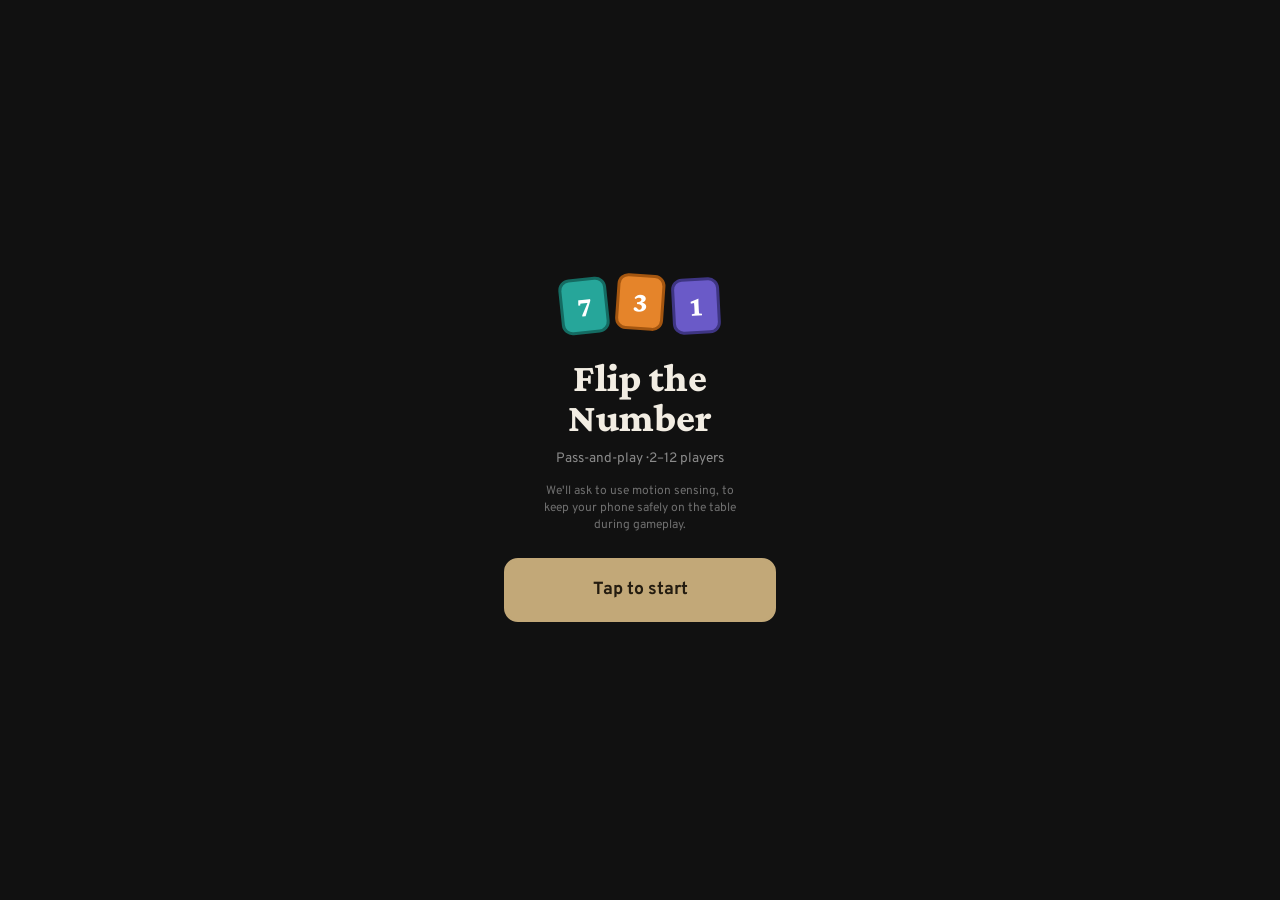
==== app/index.html @ b5d54be0 "Turn card / Play screen cleanup - turncard.header simplified from "Player {n} of {total} - your turn" ====
<!doctype html>
<html lang="en">
<head>
<meta charset="utf-8">
<meta name="viewport" content="width=device-width, initial-scale=1">
<title>Flip the Number — prototype</title>
<!-- M14 brand pass: Crimson Pro (display - titles + tile numerals) +
     Overpass (UI/body), via network link - the §3.1 offline-purity caveat
     is knowingly accepted (first load needs network; the fallback stacks
     in style.css's --font-display/--font-ui apply if the request fails or
     is blocked). Every weight either font is used at anywhere in the app
     must be requested here. Supersedes Vollkorn. -->
<link rel="preconnect" href="https://fonts.googleapis.com">
<link rel="preconnect" href="https://fonts.gstatic.com" crossorigin>
<link href="https://fonts.googleapis.com/css2?family=Crimson+Pro:wght@600;700;800&family=Overpass:wght@400;600;700&display=swap" rel="stylesheet">
<link rel="stylesheet" href="style.css">

<!-- Home-screen install, adapted from Spudling's M6.3 pattern (no service
     worker here - CLAUDE.md bars one; this is manifest + icon links only).
     Paths are relative (no leading slash) since the app is served from a
     subpath (/flip/app/), not a domain root - an absolute "/icon-512.png"
     would resolve to the repo root and 404. -->
<link rel="manifest" href="manifest.webmanifest">
<link rel="icon" href="assets/icon-512.png">
<meta name="theme-color" content="#111111">

<!-- iOS's "Add to Home Screen" predates full Web App Manifest support and
     has never fully honoured manifest.json for standalone launch or the
     icon - these Apple-specific tags are what actually drive it there.
     Kept alongside the manifest, not instead of it. -->
<link rel="apple-touch-icon" href="assets/apple-touch-icon.png">
<meta name="apple-mobile-web-app-capable" content="yes">
<meta name="apple-mobile-web-app-status-bar-style" content="black-translucent">
<meta name="apple-mobile-web-app-title" content="Flip the Number">
</head>
<body>

  <!-- M15 brand pass (GameScreens_Redesign Frame 1): brandmark + title +
       tagline, sand "Tap to start". The mockup also shows a "Continue -
       X's turn (lap N)" resume line, but there's no code path that
       re-shows Launch once a game has started (and CLAUDE.md bars
       persisting an in-progress game across a reload) - left out as not
       applicable, see DECISIONS.md. -->
  <section id="screen-launch" class="screen full-bleed">
    <div class="launch-center">
      <div class="launch-brandmark">
        <span class="launch-tile" style="background:#26A69A; border-color:#146B62; transform:rotate(-6deg);">7</span>
        <span class="launch-tile" style="background:#E5842A; border-color:#A45610; transform:rotate(4deg) translateY(-4px);">3</span>
        <span class="launch-tile" style="background:#6A5AC8; border-color:#3E3583; transform:rotate(-3deg);">1</span>
      </div>
      <h1 class="launch-title">Flip the<br>Number</h1>
      <div class="launch-tagline" data-i18n="launch.tagline">Pass-and-play · 2–12 players</div>
      <!-- M23: the permission prompt itself is unchanged (still requested
           from the New Game menu's own motion-gated flow, see
           beginMotionListening/screens.launch's click handler) - this is
           only a heads-up so it doesn't arrive unexplained. -->
      <div class="launch-permission-hint" data-i18n="launch.permission">We'll ask to use motion sensing, for flipping tiles by tilting your phone.</div>
      <button type="button" id="launch-hint" class="primary" data-i18n="launch.cta">Tap to start</button>
    </div>
  </section>

  <!-- M12: tabbed settings/menu redesign, structural pass only - final skin
       (colours, fonts, real icon art) lands with M13's brand drop. Tab
       content below is a straight reorganisation of M1-M9's existing
       controls into 2a/3a/3b/3c's structure; no setting, default, or
       mid-game-mutability tier changes anywhere in this section.
       M23: #screen-setup is now a fixed-header/scrolling-middle/fixed-
       footer flex column (.setup-screen, style.css) - title/banner/tabbar
       stay put, #setup-scroll (wrapping the four tab panels below) is the
       only part that scrolls, #setup-footer (Timer/Boosts + Start Game)
       stays pinned at the bottom on every tab. -->
  <section id="screen-setup" class="screen setup-screen" hidden>
    <!-- M15 brand pass: a real page title (there wasn't one before) -
         "New Game" pre-match, "Settings" once a match is live, per
         GameScreens_Redesign's Frames 4-7 - see renderSetup in app.js. -->
    <div id="setup-title" class="setup-title"></div>
    <div id="setup-subtitle" class="setup-subtitle"></div>
    <div id="setup-midgame-banner" class="menu-banner" hidden data-i18n="settings.midgamebanner">Match in progress — rule changes apply at the next lap</div>

    <!-- M15 brand pass: icons swapped to match GameScreens_Redesign's tab
         set (two-person/ruler/phone/wrench). -->
    <div id="setup-tabbar" class="tab-bar">
      <button type="button" class="tab-btn" data-tab="players">
        <svg viewBox="0 0 24 24" aria-hidden="true"><path d="M17 21v-2a4 4 0 0 0-4-4H5a4 4 0 0 0-4 4v2"></path><circle cx="9" cy="7" r="4"></circle><path d="M23 21v-2a4 4 0 0 0-3-3.87"></path><path d="M16 3.13a4 4 0 0 1 0 7.75"></path></svg>
        <span data-i18n="settings.tab.players">Players</span>
      </button>
      <button type="button" class="tab-btn" data-tab="rules">
        <svg viewBox="0 0 24 24" aria-hidden="true"><line x1="4" y1="21" x2="4" y2="14"></line><line x1="4" y1="10" x2="4" y2="3"></line><line x1="12" y1="21" x2="12" y2="12"></line><line x1="12" y1="8" x2="12" y2="3"></line><line x1="20" y1="21" x2="20" y2="16"></line><line x1="20" y1="12" x2="20" y2="3"></line><line x1="1" y1="14" x2="7" y2="14"></line><line x1="9" y1="8" x2="15" y2="8"></line><line x1="17" y1="16" x2="23" y2="16"></line></svg>
        <span data-i18n="settings.tab.rules">Rules</span>
      </button>
      <button type="button" class="tab-btn" data-tab="app">
        <svg viewBox="0 0 24 24" aria-hidden="true"><rect x="5" y="2" width="14" height="20" rx="2.5"></rect><line x1="9" y1="18" x2="15" y2="18"></line></svg>
        <span data-i18n="settings.tab.app">App</span>
      </button>
      <!-- M22/D-65: hidden entirely (not just disabled) when
           CONFIG.showDevTab is false - see renderSetupTabs in app.js. The
           tab bar's flex layout (.tab-btn { flex: 1 }) already reflows to
           however many siblings are actually visible, no extra CSS. -->
      <button type="button" id="setup-tab-btn-dev" class="tab-btn" data-tab="dev">
        <svg viewBox="0 0 24 24" aria-hidden="true"><path d="M14.7 6.3a4 4 0 0 0-5.4 5.4L3 18l3 3 6.3-6.3a4 4 0 0 0 5.4-5.4l-2.1 2.1-2.8-2.8 2.1-2.1z"></path></svg>
        Dev
      </button>
    </div>

    <div id="setup-scroll">

    <!-- 3a Players -->
    <div id="setup-tab-players" class="setup-tab" hidden>
      <div class="setup-section-label" id="roster-count-label" data-i18n="settings.players.roster">Roster</div>
      <ul id="roster-list"></ul>

      <div class="setup-section-label" data-i18n="settings.players.addplayer">Add player</div>
      <form id="add-player-form" class="add-player-row">
        <input id="player-name-input" type="text" placeholder="Name…" maxlength="20" autocomplete="off" data-i18n-placeholder="settings.players.nameplaceholder">
        <button type="submit" class="add-player-btn">
          <svg viewBox="0 0 24 24" aria-hidden="true"><line x1="12" y1="5" x2="12" y2="19"></line><line x1="5" y1="12" x2="19" y2="12"></line></svg>
          <span data-i18n="settings.players.add">Add</span>
        </button>
      </form>
      <div class="setup-section-label swatch-label" data-i18n="settings.players.colourlabel">Colour · taken hues are dimmed</div>
      <div id="color-swatches"></div>
      <div class="setting-note blocked-note" id="roster-note" hidden data-i18n="settings.players.note">Applies next game - end this game to add or remove players</div>
    </div>

    <!-- 2a Rules -->
    <div id="setup-tab-rules" class="setup-tab" hidden>
      <div class="setting-row">
        <span><span data-i18n="settings.rules.racksize">Rack size</span> <span class="chip" data-i18n="settings.chip.nextgame">next game</span></span>
        <div class="toggle-group" id="rack-size-toggle">
          <button type="button" class="toggle-btn" data-rack-size="9">9</button>
          <button type="button" class="toggle-btn" data-rack-size="12">12</button>
        </div>
      </div>

      <div class="setting-row">
        <span><span data-i18n="settings.rules.placement">Placement</span> <span class="chip" data-i18n="settings.chip.nextlap">next lap</span></span>
        <div class="select-wrap">
          <select id="placement-mode" class="setting-select">
            <option value="winner-only" data-i18n="settings.rules.placement.winneronly">Winner only</option>
            <option value="top-two" data-i18n="settings.rules.placement.toptwo">Top two</option>
            <option value="all-places" data-i18n="settings.rules.placement.allplaces">All places</option>
          </select>
          <svg class="select-chevron" viewBox="0 0 24 24" fill="none" stroke="currentColor" stroke-width="2" stroke-linecap="round" stroke-linejoin="round" aria-hidden="true"><polyline points="6 9 12 15 18 9"></polyline></svg>
        </div>
      </div>

    </div>

    <!-- 3b App -->
    <div id="setup-tab-app" class="setup-tab" hidden>
      <div class="setting-row">
        <span data-i18n="settings.app.motion">Motion</span>
        <label class="switch"><input type="checkbox" id="motion-toggle"><span class="switch-track"></span></label>
      </div>
      <div class="setting-row">
        <span data-i18n="settings.app.taptoproceed">Tap to proceed</span>
        <label class="switch"><input type="checkbox" id="tap-toggle"><span class="switch-track"></span></label>
      </div>
      <div class="menu-banner" data-i18n="settings.app.motiontapnotice">Turning both off isn't allowed.</div>

      <hr class="setting-section-divider">

      <!-- M24 follow-up: Language moved from a list-of-cards picker (5
           options didn't fit comfortably as cards) to a single-row dropdown,
           same idiom as Placement above - options are built by JS
           (renderLanguagePicker in app.js), not static HTML, so flag emoji
           are placeholders (schema: "Dominik picks the flags") swappable in
           one place. Stage A ships lang/en.json only - selecting any other
           language degrades gracefully to English per-key (see i18n.js),
           not a build requirement to finish translating first. Follow-up:
           widened to fill the row and restyled to match .toggle-btn (see
           .setting-select in style.css) - the wrapping .select-wrap + its
           own chevron <svg> exist because native select chrome can't be
           reliably restyled without appearance:none, which also strips the
           native arrow; the chevron here is the same inline-SVG,
           stroke="currentColor" idiom every other icon in this file uses,
           not a new pattern. -->
      <div class="setting-row">
        <span data-i18n="settings.app.language">Language</span>
        <div class="select-wrap">
          <select id="language-picker" class="setting-select"></select>
          <svg class="select-chevron" viewBox="0 0 24 24" fill="none" stroke="currentColor" stroke-width="2" stroke-linecap="round" stroke-linejoin="round" aria-hidden="true"><polyline points="6 9 12 15 18 9"></polyline></svg>
        </div>
      </div>

      <hr class="setting-section-divider">

      <div class="setting-row">
        <span data-i18n="settings.app.theme">Theme</span>
        <div class="toggle-group" id="theme-toggle-group">
          <button type="button" class="toggle-btn" data-theme="dark" data-i18n="settings.app.theme.dark">Dark</button>
          <button type="button" class="toggle-btn" data-theme="light" data-i18n="settings.app.theme.light">Light</button>
        </div>
      </div>

      <!-- M14 brand pass: a skin is a tile palette only, independent of
           theme and of player identity colour - see DECISIONS.md. -->
      <div class="setting-row">
        <span data-i18n="settings.app.tileskin">Tile skin</span>
        <span class="setting-note-inline" data-i18n="settings.app.tileskin.count">2 skins</span>
      </div>
      <div class="skin-picker" id="skin-toggle-group">
        <button type="button" class="skin-card" data-skin="colorful">
          <span class="skin-card-swatches">
            <span style="background:#D34D4D"></span><span style="background:#E5842A"></span><span style="background:#E4BE2F"></span><span style="background:#7E9E38"></span>
            <span style="background:#26A69A"></span><span style="background:#3D7BC0"></span><span style="background:#6A5AC8"></span><span style="background:#B45699"></span>
          </span>
          <span class="skin-card-label">
            <span class="skin-card-check">
              <svg viewBox="0 0 24 24" aria-hidden="true"><polyline points="20 6 9 17 4 12"></polyline></svg>
            </span>
            <span data-i18n="settings.app.tileskin.colorful">Colorful</span>
          </span>
        </button>
        <button type="button" class="skin-card" data-skin="mono">
          <span class="skin-card-swatches">
            <span style="background:#dcdcdc"></span><span style="background:#b9b9b9"></span><span style="background:#969696"></span><span style="background:#767676"></span>
            <span style="background:#5c5c5c"></span><span style="background:#484848"></span><span style="background:#383838"></span><span style="background:#2a2a2a"></span>
          </span>
          <span class="skin-card-label">
            <span class="skin-card-check">
              <svg viewBox="0 0 24 24" aria-hidden="true"><polyline points="20 6 9 17 4 12"></polyline></svg>
            </span>
            <span data-i18n="settings.app.tileskin.mono">Mono</span>
          </span>
        </button>
      </div>
      <!-- GH #7: same dashed info-box treatment as "Turning both off isn't
           allowed" above - was plain .setting-note text. -->
      <div class="menu-banner" data-i18n="settings.app.tileskin.mononote">Mono derives a 12-step ramp on each player's hue — whose turn it is reads at a glance at all times.</div>
    </div>

    <!-- 3c Dev -->
    <div id="setup-tab-dev" class="setup-tab" hidden>
      <div class="menu-banner dev-banner"><span class="dev-badge">Dev build only</span> Developer tools — not part of normal play</div>

      <!-- M22/D-65: moved from Rules - production always runs Overpay A
           (see CONFIG.showDevTab in app.js, which forces this whenever
           the Dev tab itself is hidden, same as Test dice #). -->
      <div class="setting-row">
        <span>Overpay <span class="chip">next lap</span></span>
        <div class="toggle-group" id="overpay-toggle">
          <button type="button" class="toggle-btn" data-overpay="A">A</button>
          <button type="button" class="toggle-btn" data-overpay="D">D</button>
        </div>
      </div>

      <div class="setting-row">
        <span>Test dice #</span>
        <label class="switch"><input type="checkbox" id="dev-dice-test-enabled"><span class="switch-track"></span></label>
      </div>
      <div class="setting-row" id="dev-dice-choice-row" hidden>
        <span>Dice choice</span>
        <div class="toggle-group" id="dev-dice-choice-toggle">
          <button type="button" class="toggle-btn" data-dice-choice="1">1</button>
          <button type="button" class="toggle-btn" data-dice-choice="2">2</button>
          <button type="button" class="toggle-btn" data-dice-choice="ask">?</button>
        </div>
      </div>
      <div class="setting-note">Off = always one die, no prompt (production default). On: "?" shows the normal per-turn 1/2 choice (§3.3) for exercising both paths by hand; 1 or 2 hard-forces that count, no prompt. Switch back to 1 (or untick) at any time - the last-tile-is-1 safety rule always wins regardless.</div>

      <!-- M16: live-tunable dice-roll animation duration (config.js's own
           comment already calls this "purely cosmetic... tune by feel",
           not a measured threshold like the motion values) - takes effect
           on the very next roll, nothing to "Set" or persist. -->
      <div class="setting-row">
        <span>Dice roll animation</span>
        <div class="dev-anim-input-row">
          <input type="number" id="dev-dice-anim-input" min="0" step="50">
          <span class="setting-note-inline">ms</span>
        </div>
      </div>
      <div class="setting-note">Purely cosmetic wobble/flash duration before the dice settle on the real (already-decided) result - applies to the very next roll.</div>
    </div>
    </div><!-- /#setup-scroll -->

    <!-- M23/D-67: the one shared footer, outside #setup-scroll so it's
         fixed and identical on every tab - Timer/Boosts (the match's
         optional modes, now their only home anywhere - see Rules/Dev
         tabs above) above the existing Start Game/mid-game action
         buttons, unchanged and reused as-is (see renderPrimaryAction).
         Follow-up revision: the footer's height is now dynamic (genuinely
         shown/hidden via the `hidden` attribute, not reserved space) -
         safe to do because the picker sits ABOVE the toggle row, which is
         itself always the same height directly above Start Game. The
         footer is bottom-anchored (#setup-scroll takes the remaining
         flex:1 space above it), so growing/shrinking the footer only
         moves its own top edge into/out of the scroll area - Start Game
         and the toggle row never move.
         GH #7: Boosts/Timer are no longer their own full-width row above
         Start Game - they flank it in one row (.setup-action-row), sized
         like compact square buttons either side of the wide primary
         action, per the issue's mocks. Mid-game swaps in #back-to-game
         for #start-game in the exact same slot (same row, same flanking
         toggles) - #restart-match/#end-game stay as their own stacked
         buttons below, unchanged (the mocks only show the pre-game
         state). -->
    <div id="setup-footer">
      <!-- Right-aligned so it sits directly above the Timer button below
           it (Timer is the right-hand button) - reads as a flyout from
           that specific button, no separate label needed since "Timer" +
           the clock icon right below it already say what this controls. -->
      <div id="footer-timer-picker" class="setup-timer-picker" hidden aria-label="Countdown length">
        <div class="stepper">
          <button type="button" id="footer-timer-minus" class="stepper-btn">−</button>
          <span id="footer-timer-value" class="stepper-value">60</span>
          <button type="button" id="footer-timer-plus" class="stepper-btn">+</button>
        </div>
      </div>
      <div class="setup-action-row">
        <button type="button" id="mode-toggle-boosts" class="mode-toggle-btn">
          <svg viewBox="0 0 24 24" fill="none" stroke="currentColor" stroke-width="2" stroke-linecap="round" stroke-linejoin="round"><polygon points="13 2 3 14 12 14 11 22 21 10 12 10 13 2"></polygon></svg>
          <span data-i18n="settings.mode.boosts">Boosts</span>
        </button>
        <button id="start-game" class="primary" disabled data-i18n="settings.start">Start game</button>
        <button id="back-to-game" class="primary" hidden data-i18n="settings.backtogame">Back to game</button>
        <button type="button" id="mode-toggle-timer" class="mode-toggle-btn">
          <svg viewBox="0 0 24 24" fill="none" stroke="currentColor" stroke-width="1.9" stroke-linecap="round" stroke-linejoin="round"><circle cx="12" cy="13" r="8"></circle><path d="M12 9v4l2.5 2.5"></path><path d="M9 2h6"></path></svg>
          <span data-i18n="settings.mode.timer">Timer</span>
        </button>
      </div>
      <button id="restart-match" class="secondary" hidden data-i18n="settings.restartmatch">Restart match</button>
      <button id="end-game" class="secondary" hidden data-i18n="settings.endgame">End game</button>
    </div>
  </section>

  <!-- M17: reverted back to a full-bleed player-colour background (see
       showTurnCardFor in app.js) - supersedes M15's move to a themed
       dark/light surface; see DECISIONS.md. Because the background is now
       an arbitrary saturated player colour rather than a dark/light theme
       surface, every piece of turncard chrome is fixed white/translucent
       instead of theme-token-driven - scoped entirely via #screen-turncard
       overriding the relevant custom properties (--fg/--text-dim/
       --text-soft/--border/--bg-subtle/--player-accent) once, in style.css,
       rather than re-declaring color on every element - see that rule's
       own comment. Player names (h1) have no class here since they're
       targeted directly by id instead (#turncard-name/#turncard-mini-name
       in style.css) - they're the one exception to "everything fixed
       white", reading the per-turn dark player-colour partner instead
       (see showTurnCardFor in app.js). M16's structural mirroring of
       #screen-play's header/chrome-row
       (mini avatar+name left / timer right / settings alone below) is
       kept - only the colour treatment changed. -->
  <section id="screen-turncard" class="screen turncard-screen" hidden>
    <div class="play-header">
      <div class="identity-row">
        <span class="avatar-btn" aria-hidden="true"><img id="turncard-mini-avatar-img" alt=""></span>
        <h1 id="turncard-mini-name"></h1>
      </div>
      <div id="turncard-timer" class="turncard-timer" hidden></div>
    </div>
    <div class="play-chrome-row">
      <button type="button" id="settings-from-turncard" class="settings-icon-btn" aria-label="Settings">
        <svg viewBox="0 0 24 24" fill="none" stroke="currentColor" stroke-width="2" stroke-linecap="round" stroke-linejoin="round"><circle cx="12" cy="12" r="3"></circle><path d="M19.4 15a1.65 1.65 0 0 0 .33 1.82l.06.06a2 2 0 1 1-2.83 2.83l-.06-.06a1.65 1.65 0 0 0-1.82-.33 1.65 1.65 0 0 0-1 1.51V21a2 2 0 0 1-4 0v-.09A1.65 1.65 0 0 0 9 19.4a1.65 1.65 0 0 0-1.82.33l-.06.06a2 2 0 1 1-2.83-2.83l.06-.06a1.65 1.65 0 0 0 .33-1.82 1.65 1.65 0 0 0-1.51-1H3a2 2 0 0 1 0-4h.09A1.65 1.65 0 0 0 4.6 9a1.65 1.65 0 0 0-.33-1.82l-.06-.06a2 2 0 1 1 2.83-2.83l.06.06a1.65 1.65 0 0 0 1.82.33H9a1.65 1.65 0 0 0 1-1.51V3a2 2 0 0 1 4 0v.09a1.65 1.65 0 0 0 1 1.51 1.65 1.65 0 0 0 1.82-.33l.06-.06a2 2 0 1 1 2.83 2.83l-.06.06a1.65 1.65 0 0 0-.33 1.82V9a1.65 1.65 0 0 0 1.51 1H21a2 2 0 0 1 0 4h-.09a1.65 1.65 0 0 0-1.51 1z"></path></svg>
      </button>
    </div>
    <div class="turncard-center">
      <button type="button" id="turncard-avatar-btn" class="turncard-avatar-btn" title="Tap to change · hold to choose" data-i18n-title="avatar.hint">
        <img id="turncard-avatar-img" alt="">
      </button>
      <div class="avatar-hint avatar-hint-turncard" data-i18n="avatar.hint" hidden>Tap to change · hold to choose</div>
      <div id="turncard-name"></div>
      <div id="turncard-seat-label" class="turncard-seat-label"></div>
      <div class="turncard-flat-hint" id="turncard-flat-hint">
        <svg viewBox="0 0 24 24" fill="none" stroke="currentColor" stroke-width="1.8" stroke-linecap="round" stroke-linejoin="round"><rect x="3" y="7" width="18" height="10" rx="2.4" transform="rotate(-6 12 12)"></rect><circle cx="12" cy="12" r="1"></circle></svg>
        <div id="turncard-instruction" data-i18n="turncard.instruction">Lay the phone flat to start your turn</div>
      </div>
    </div>
    <!-- Real, existing tap-to-proceed path (settings.tapToProceed, D-29) -
         not a "dev-only" affordance; shown/hidden per that live setting
         rather than a build flag, since it's a genuine accessibility
         option a real user can toggle in Settings > App. Its de-emphasised
         pill styling matches the mockup's intent (motion is the primary
         path) without mislabelling a real feature as developer-only. -->
    <div id="turncard-hint" class="turncard-tap-hint" data-i18n="turncard.tap">Tap anywhere but the avatar to continue</div>
  </section>

  <section id="screen-play" class="screen" hidden>
    <!-- M14 brand pass: identity is now the topmost row (was preceded by a
         settings/toast strip); chrome (settings + boost chips + toast)
         moved into one row directly below it - see PlayScreen_Redesign.dc.html
         zones 1/2. -->
    <div class="play-header">
      <div id="play-identity">
        <button type="button" id="play-avatar-btn" class="avatar-btn" title="Tap to change · hold to choose" data-i18n-title="avatar.hint">
          <img id="play-avatar-img" alt="">
        </button>
        <h1 id="play-player-name" class="play-accent-text"></h1>
      </div>
      <div id="play-timer" class="play-accent-text" hidden></div>
    </div>
    <!-- M20 (D-63): a permanent, fixed-height signpost for both avatar
         gestures - deliberately not a hidden gesture. -->
    <div class="avatar-hint avatar-hint-play" data-i18n="avatar.hint" hidden>Tap to change · hold to choose</div>

    <!-- Settings (icon-only cog now, was a text button) - two permanent
         boost chips (icon + count, always present, dimmed at 0) - a
         name-only toast that shrinks into its counter after a beat. All
         three read the active player's colour (renderPlay/applyTheme). -->
    <div class="play-chrome-row">
      <button type="button" id="settings-from-play" class="settings-icon-btn" aria-label="Settings">
        <svg viewBox="0 0 24 24" fill="none" stroke="currentColor" stroke-width="2" stroke-linecap="round" stroke-linejoin="round"><circle cx="12" cy="12" r="3"></circle><path d="M19.4 15a1.65 1.65 0 0 0 .33 1.82l.06.06a2 2 0 1 1-2.83 2.83l-.06-.06a1.65 1.65 0 0 0-1.82-.33 1.65 1.65 0 0 0-1 1.51V21a2 2 0 0 1-4 0v-.09A1.65 1.65 0 0 0 9 19.4a1.65 1.65 0 0 0-1.82.33l-.06.06a2 2 0 1 1-2.83-2.83l.06-.06a1.65 1.65 0 0 0 .33-1.82 1.65 1.65 0 0 0-1.51-1H3a2 2 0 0 1 0-4h.09A1.65 1.65 0 0 0 4.6 9a1.65 1.65 0 0 0-.33-1.82l-.06-.06a2 2 0 1 1 2.83-2.83l.06.06a1.65 1.65 0 0 0 1.82.33H9a1.65 1.65 0 0 0 1-1.51V3a2 2 0 0 1 4 0v.09a1.65 1.65 0 0 0 1 1.51 1.65 1.65 0 0 0 1.82-.33l.06-.06a2 2 0 1 1 2.83 2.83l-.06.06a1.65 1.65 0 0 0-.33 1.82V9a1.65 1.65 0 0 0 1.51 1H21a2 2 0 0 1 0 4h-.09a1.65 1.65 0 0 0-1.51 1z"></path></svg>
      </button>
      <div id="play-boost-chips" class="play-boost-chips" hidden>
        <span class="boost-chip play-accent-text" id="play-boost-chip-oneForTwo">
          <svg viewBox="0 0 24 24" fill="none" stroke="currentColor" stroke-width="2.3" stroke-linecap="round" stroke-linejoin="round"><rect x="3" y="7" width="9" height="11" rx="2.5" fill="currentColor" stroke="none"></rect><rect x="13.5" y="7" width="7.5" height="11" rx="2.5"></rect></svg>
          <span class="boost-chip-count">0</span>
        </span>
        <span class="boost-chip play-accent-text" id="play-boost-chip-overpay">
          <svg viewBox="0 0 24 24" fill="none" stroke="currentColor" stroke-width="2.6" stroke-linecap="round" stroke-linejoin="round"><polyline points="6 13 12 7 18 13"></polyline><polyline points="6 18 12 12 18 18"></polyline></svg>
          <span class="boost-chip-count">0</span>
        </span>
      </div>
      <div id="play-boost-announcement" class="boost-toast play-accent-text"></div>
    </div>

    <div id="play-rack"></div>

    <!-- Issue #5: Selected: X/X sits directly above the dice, and (like
         every other non-grid element) always reserves its line height via
         CSS min-height + visibility toggling rather than being added/
         removed from layout - see renderPlaySelectionSum. -->
    <div id="play-selection-sum"></div>

    <div id="play-dice-area"></div>

    <!-- Issue #5: boost-offer buttons merged into the single shared
         .action-row below (renderPlayButtons manages all six buttons'
         hidden state) instead of a separate wrapper div, so the row's own
         reserved height never changes based on which state is showing.
         M18: #play-boost-change takes #play-roll's slot (Roll is hidden
         instead) once a boost has been spent and more than one held type
         would still resolve this stall - Confirm's own hidden/disabled
         logic is untouched, it just keeps reading the currently-selected
         boost type same as before.
         GH #8: both buttons' text is fully JS-driven now (renderPlayButtons
         sets it every time either becomes visible) - "Use Boost"/"Change
         Boost" are gone, replaced by the specific type tapping the button
         applies ("Use Overpay"/"Use 1-for-2"). The text below is never
         actually seen, just a reasonable placeholder for anyone reading
         source. -->
    <div class="action-row">
      <button id="play-boost-spend" class="primary">Use 1-for-2</button>
      <button id="play-boost-decline" class="secondary" data-i18n="boost.decline">Stay stalled</button>
      <button id="play-boost-change" class="primary">Use Overpay</button>
      <button id="play-roll" class="primary" data-i18n="play.roll">Roll</button>
      <button id="play-confirm" class="primary" data-i18n="play.confirm">Confirm</button>
      <button id="play-pass" class="primary" data-i18n="play.pass">Next player</button>
    </div>

    <!-- Issue #3: a reserved safe area below the buttons for every message-
         style text (the plain stall notice, the whole-rack-block notices,
         and the boost spend-or-stay prompt - see renderPlayMessage/
         renderPlayBoostOffer) - frees the space above the buttons these
         used to occupy, one less variably-sized element pushing the rack
         around. -->
    <div id="play-message-area">
      <div id="play-message" class="play-accent-text"></div>
      <div id="play-boost-offer-text" class="play-accent-text"></div>
    </div>
  </section>

  <!-- M15 brand pass (GameScreens_Redesign Frame 9): trophy banner + ranked
       rows. M21/D-64: a real Score column is back (sum of each player's own
       flipped tile values, rendered quiet/secondary - see .results-score) -
       finishers first in shut-order, then anyone who didn't shut ranked by
       Score, continuous numbering top to bottom. Every row (including the
       winner) shows a Score now; see renderEnd/buildRanking in app.js.
       This is ALWAYS "case 1" (a real win reached before any clock could
       matter - see timeoutGame's own gating) - #screen-timeout below covers
       the two timer-interrupted cases. -->
  <section id="screen-end" class="screen screen-banner" hidden>
    <div class="banner-center">
      <div class="results-kicker" data-i18n="result.title">Final scores</div>
      <div class="results-winner">
        <span class="results-winner-avatar"><img id="results-winner-avatar" alt=""></span>
        <span id="results-winner-name" class="results-winner-name play-accent-text"></span>
      </div>
      <ol id="finish-list" class="results-list"></ol>
    </div>
    <div class="banner-actions">
      <button id="end-rematch" class="primary" data-i18n="result.playagain">Play again</button>
      <button id="end-new-game" class="secondary" data-i18n="result.newgame">New game</button>
    </div>
  </section>

  <!-- Time challenge timeout (M9). M21/D-64 follow-up: covers TWO distinct
       cases, both driven by timeoutGame() in app.js -
       - **Case 2 (a real winner exists - top-two/all-places, clock ran out
         before the next threshold)**: #timeout-winner-banner shows (same
         markup/avatar as #screen-end's podium), #timeout-message is
         hidden (it would be factually wrong - someone DID shut their box).
       - **Case 3 (nobody has shut at all - the common case)**:
         #timeout-winner-banner stays hidden, #timeout-message shows.
       In BOTH cases #timeout-ranking-list shows every player (winner
       included, per case 2) with NO rank numbers at all - the podium
       already covers rank 1 when there is one; nobody is crowned purely
       off an in-progress Score. #timeout-player-chip always names whoever's
       turn was live when the clock hit zero (never the winner - advanceTurn
       always skips finished players) and gets that player's OWN colour
       inline (not the shared --player-accent, which case 2 points at the
       winner instead - see timeoutGame). See DECISIONS.md.
       M15 brand pass (GameScreens_Redesign Frame 3): visual redesign only
       - the mockup's own copy/Dev-tab label describe a per-turn shot clock
       ("the turn passes... Pass to next player"), but the actual mechanic
       is (and stays) a single whole-match countdown that ends the match
       entirely; see DECISIONS.md for the per-turn idea flagged back to the
       design track as a possible future game mode. Copy and buttons here
       reflect the real, unchanged behaviour. -->
  <section id="screen-timeout" class="screen screen-banner" hidden>
    <div class="banner-center">
      <div id="timeout-winner-banner" class="results-winner" hidden>
        <span class="results-winner-avatar"><img id="timeout-winner-avatar" alt=""></span>
        <span id="timeout-winner-name" class="results-winner-name play-accent-text"></span>
      </div>
      <div class="timeout-ring">
        <svg viewBox="0 0 24 24" fill="none" stroke="currentColor" stroke-width="1.9" stroke-linecap="round" stroke-linejoin="round"><circle cx="12" cy="13" r="8"></circle><path d="M12 9v4l2.5 2.5"></path><path d="M9 2h6"></path></svg>
      </div>
      <h1 data-i18n="timeout.title">Time's up!</h1>
      <div id="timeout-player-chip" class="identity-chip">
        <span class="identity-chip-avatar">
          <img id="timeout-player-avatar" alt="">
        </span>
        <span id="timeout-player-phrase"></span>
      </div>
      <p id="timeout-message" data-i18n="timeout.message">No one shut their box before time ran out — here's how everyone did.</p>
      <ol id="timeout-ranking-list" class="results-list"></ol>
    </div>
    <div class="banner-actions">
      <button id="timeout-new-game" class="primary" data-i18n="timeout.newgame">New game</button>
      <button id="timeout-rematch" class="secondary" data-i18n="timeout.rematch">Rematch</button>
    </div>
  </section>

  <!-- M11 (D-51): a single generic confirm dialog, reused for every
       destructive mid-game exit (End match, Restart) rather than a bespoke
       dialog per action. Native <dialog> - no library, no custom modal
       stack to build. M15 brand pass (GameScreens_Redesign Frame 8): a
       warning icon + Crimson Pro title/Overpass description split (was one
       plain paragraph), a ghost "safe default" Cancel, and a red
       (destructive-only, see the colour-role callout) OK whose label is
       now set per call instead of a static "Confirm" - see confirmAction. -->
  <dialog id="confirm-dialog">
    <div class="confirm-dialog-icon">
      <svg viewBox="0 0 24 24" fill="none" stroke="currentColor" stroke-width="2.2" stroke-linecap="round" stroke-linejoin="round"><path d="M10.29 3.86 1.82 18a2 2 0 0 0 1.71 3h16.94a2 2 0 0 0 1.71-3L13.71 3.86a2 2 0 0 0-3.42 0z"></path><line x1="12" y1="9" x2="12" y2="13"></line><line x1="12" y1="17" x2="12.01" y2="17"></line></svg>
    </div>
    <p id="confirm-dialog-title"></p>
    <p id="confirm-dialog-text"></p>
    <div class="action-row">
      <button id="confirm-dialog-cancel" class="secondary" data-i18n="dialog.cancel">Keep playing</button>
      <button id="confirm-dialog-ok" class="primary danger"></button>
    </div>
  </dialog>

  <!-- M20 (D-63): avatar grid picker - same native <dialog> + themed
       ::backdrop idiom as #confirm-dialog above, not a bespoke surface.
       Opened by tap-and-hold on either avatar (see bindAvatarGestures). -->
  <dialog id="avatar-dialog">
    <div class="avatar-dialog-head">
      <p id="avatar-dialog-title" data-i18n="avatar.dialog.title">Choose your avatar</p>
      <button type="button" id="avatar-dialog-close" class="avatar-dialog-close" aria-label="Close">
        <svg viewBox="0 0 24 24" fill="none" stroke="currentColor" stroke-width="2.4" stroke-linecap="round"><line x1="6" y1="6" x2="18" y2="18"></line><line x1="18" y1="6" x2="6" y2="18"></line></svg>
      </button>
    </div>
    <div id="avatar-grid" class="avatar-grid"></div>
  </dialog>

  <script src="theme.js"></script>
  <script src="storage.js"></script>
  <script src="rules.js"></script>
  <script src="config.js"></script>
  <script src="motion.js"></script>
  <script src="i18n.js"></script>
  <script src="app.js"></script>
</body>
</html>
---- app/style.css ----
* { box-sizing: border-box; }

[hidden] { display: none !important; }

/* Theme tokens (M6+ amendment). Dark is the default/root palette; .theme-
   light overrides it. The launch screen deliberately does NOT use these -
   it's always a fixed dark background independent of the site theme. The
   turn card (M15 brand pass) now DOES use these, matching every other
   screen - it used to be a fixed full-bleed player-colour card; the design
   session deliberately changed that (see DECISIONS.md) to the same dark/
   light surface as the rest of the app, with the player's colour carried
   only by the avatar ring/glow and name (see .turncard-accent-text).
   body.theme-light is toggled by app.js's applyTheme(), which also XORs in
   the overpay "visual highlight" - see applyTheme() for why. */
:root {
  --bg: #111111;
  --fg: #eeeeee;
  --bg-elevated: #1c1c1c;
  --bg-subtle: #222222;
  --border: #444444;
  --border-subtle: #333333;
  --border-faint: #262626;
  --text-muted: #aaaaaa;
  --text-dim: #999999;
  --text-soft: #cccccc;
  --btn-primary-bg: #ffffff;
  --btn-primary-fg: #111111;
  --btn-primary-disabled-bg: #555555;
  --btn-primary-active-bg: #cccccc;
  --accent-danger: #e08a8a;
  /* A separate, stronger red for a destructive button FILL - --accent-danger
     itself is tuned as pale text-on-dark (e.g. the stalled message), too
     low-contrast as a button background with light text on top of it. */
  --accent-danger-fill: #B4443A;
  color-scheme: dark;

  /* M15 brand pass (GameScreens_Redesign): "sand" is the app's own system-
     chrome colour - primary buttons, selected segments/tabs, on-toggles -
     everywhere a control is generic rather than about a specific player.
     Deliberately not one of the twelve player hues (theme.js playerColors)
     and never red (reserved for destructive actions, --accent-danger) -
     see the doc's colour-role callout. Player identity colour continues to
     be carried entirely by --player-accent* (app.js), set only on the
     screens where a specific player is the subject (turn card, Play,
     results) - sand and player-accent are never the same element. */
  --accent-sand: #C2A878;
  --accent-sand-ink: #241C10;
  --accent-sand-border: #97794a;
  /* The small amber "next lap/next game" and "dev" badges are a third,
     purely informational role - distinct from sand's "this is the active
     control" meaning, so it isn't reused for those. */
  --accent-amber-text: #D9A15E;
  --accent-amber-bg: #2a2420;
  --accent-amber-border: #4a3d2c;

  /* M14 brand pass (font swapped to Crimson Pro): brand type + shape
     tokens (theme-independent - same in both dark and light, unlike the
     palette above). Every piece of text in the app uses one of these two
     families - there is no third font anywhere. --font-display is used at
     800 (titles, tile numerals); --font-ui carries all UI/body at 400,
     with 700 reserved for button labels - see the h1/.tile/button.primary
     rules below. */
  --font-display: 'Crimson Pro', Georgia, serif;
  --font-ui: 'Overpass', system-ui, sans-serif;
  --radius-tile: 10px;
  --radius-btn: 14px;
  --tile-closed-shadow: inset 0 2px 6px rgba(0, 0, 0, 0.5);
}
body.theme-light {
  --bg: #f7f7f5;
  --fg: #111111;
  --bg-elevated: #ffffff;
  --bg-subtle: #ececec;
  --border: #cccccc;
  --border-subtle: #dddddd;
  --border-faint: #e5e5e5;
  --text-muted: #666666;
  --text-dim: #888888;
  --text-soft: #444444;
  --btn-primary-bg: #111111;
  --btn-primary-fg: #ffffff;
  --btn-primary-disabled-bg: #cccccc;
  --btn-primary-active-bg: #333333;
  --accent-danger: #b91c1c;
  --accent-danger-fill: #b91c1c;
  --accent-amber-text: #8a5a1e;
  --accent-amber-bg: #f7ecd8;
  --accent-amber-border: #d9bd8e;
  /* Light-theme sand: the mockup only shows dark frames - darkened/desaturated
     a touch for 4.5:1+ text-on-sand contrast on a pale ground, same hue.
     Not measured against every use, but checked for the button/segment
     cases below (ink stays --accent-sand-ink, a near-black, in both themes). */
  --accent-sand: #9c7a48;
  --accent-sand-ink: #fbf5e9;
  --accent-sand-border: #7a5d33;
  color-scheme: light;
}

html, body {
  margin: 0;
  padding: 0;
  background: var(--bg);
  color: var(--fg);
  font-family: var(--font-ui);
  font-weight: 400;
}

.screen {
  padding: 1rem;
  max-width: 480px;
  margin: 0 auto;
}

/* M14 brand pass: titles, hero numbers, and tile numerals carry the
   identity - Crimson Pro at 800, with lining + tabular figures forced so
   every digit is the same width and sits on the baseline (its default
   old-style figures would drop below it). Button labels moved OFF the
   display face entirely - they're Overpass 700 now (see button.primary
   below), a deliberate split from the old h1/.tile/button.primary rule
   that put all three on the same face/weight. */
h1, .tile {
  font-family: var(--font-display);
  font-weight: 800;
  font-feature-settings: 'lnum' 1, 'tnum' 1;
}

/* Form controls don't reliably inherit body's font-family across engines
   (fonts.googleapis.com fallback aside, the point of this audit is that
   nothing in the app should silently fall back to a platform UI font). */
button, input, select, textarea {
  font-family: inherit;
}
/* Issue #4: without this, iOS Safari renders <button> with native chrome
   layered on top of the authored box model - most visible on a disabled
   button, which is exactly why "Confirm"/"Stay stalled" (spend most of
   their time disabled) kept rendering a slightly different height than
   "Roll"/"Use boost" (rarely disabled) even after their padding/font-size
   were already made identical (see .action-row below) - a real, scoped fix
   for a real device-specific bug, not a guess. */
button {
  -webkit-appearance: none;
  appearance: none;
  /* iOS Safari's default tap-highlight is a translucent blue overlay on
     any tappable element - every button here already has its own :active
     state for touch feedback, so this default only risks tinting an
     icon-only button (like .settings-icon-btn) blue on/just after a tap. */
  -webkit-tap-highlight-color: transparent;
}

/* M15 brand pass: primary buttons are sand (system chrome) everywhere
   except the Play screen, which overrides to the player's own colour below
   - see the sand-vs-player-hue callout on --accent-sand. Deliberately
   points at the new --accent-sand* tokens rather than redefining
   --btn-primary-bg/-fg themselves, since .die (the dice face) also reuses
   those for its own unrelated white/black theme-flip look and must not
   turn sand-coloured too. */
button.primary {
  display: block;
  width: 100%;
  padding: 1em;
  font-size: 1.1rem;
  font-weight: 700; /* Overpass bold label, not the display face - see h1/.tile above */
  color: var(--accent-sand-ink);
  background: var(--accent-sand);
  border: 3px solid var(--accent-sand);
  border-radius: var(--radius-btn);
}
button.primary:disabled {
  background: var(--btn-primary-disabled-bg);
  border-color: var(--btn-primary-disabled-bg);
  color: var(--text-dim);
}
button.primary:not(:disabled):active { background: var(--btn-primary-active-bg); }

/* Destructive-only red, reserved for the confirm dialog's OK action (End
   match / Restart match) - the one place a primary button is NOT sand,
   because it's the one place red's "irreversible" meaning is exactly what's
   wanted. Never reused as a generic highlight - see the colour-role
   callout in GameScreens_Redesign.dc.html. */
button.primary.danger {
  background: var(--accent-danger-fill);
  border-color: var(--accent-danger-fill);
  color: #FBF0EE;
}

/* M14 brand pass: on the Play screen only, the promoted primary button
   carries the active player's colour instead of the fixed neutral above -
   falls back to --btn-primary-bg/-fg if --player-accent* is ever unset, so
   nothing breaks if this renders before renderPlay's first pass. Whichever
   primary sibling isn't the current single promoted action gets .is-muted
   (set by renderPlayButtons, always alongside :disabled - see its
   comment) instead of relying on the plain :disabled look, so a muted
   button never accidentally inherits an accent-tinted disabled state. */
#screen-play button.primary {
  background: var(--player-accent, var(--btn-primary-bg));
  border-color: var(--player-accent, var(--btn-primary-bg));
  color: var(--player-accent-ink, var(--btn-primary-fg));
}
/* GH #6: the promoted button's label ("Roll", "Confirm"...) was a fixed
   cream (THEME.playerNameTextColor) regardless of theme - the one "white
   accent" on this screen that didn't flip with the rest of the UI. A
   literal dark colour, not --accent-sand-ink - that token flips the
   *other* way (cream in light theme), tuned for sand's own fill getting
   darker in light theme, which isn't this button's situation at all.
   :not(.is-muted) keeps this from also touching the muted sibling
   button's own --text-dim colour. */
body.theme-light #screen-play button.primary:not(.is-muted) {
  color: #241C10;
}
#screen-play button.primary.is-muted {
  background: var(--bg-subtle);
  border-color: var(--bg-subtle);
  color: var(--text-dim);
}

button.secondary {
  display: block;
  width: 100%;
  padding: 0.7em;
  font-size: 0.95rem;
  color: var(--text-soft);
  background: transparent;
  border: 1px solid var(--border);
  border-radius: var(--radius-btn);
}
button.secondary:active { background: var(--bg-subtle); }
/* M11: End/Restart/Rematch sit right next to other primary/secondary
   buttons on several screens now - without this they visually fuse into
   one blob, which is exactly wrong for buttons whose whole point is to be
   distinguishable destructive vs. safe actions. */
.screen button.primary + button,
.screen button.secondary + button {
  margin-top: 0.5rem;
}
/* GH #5: .action-row and .banner-actions are always horizontal flex rows
   that already space their own buttons via `gap` - the generic stacking
   margin above is for plain block-stacked groups (#setup-footer) and was
   never meant to reach a flex row, but `.screen button.primary + button`
   still matched Play's #screen-play .action-row (a sibling `<button>`
   following a `button.primary`, inside a `.screen`) and pushed "Stay
   stalled"/whichever secondary sits after a primary down by 0.5rem within
   the row - both buttons already measured the same explicit height, so
   this alone was the entire "Use boost sits higher than Stay stalled"
   report, not a leftover height difference. Undoing it for every
   `.action-row`/`.banner-actions`, not just the one screen it was caught
   on, since neither ever wants it. */
.action-row button.primary + button,
.action-row button.secondary + button,
.banner-actions button.primary + button,
.banner-actions button.secondary + button,
.setup-action-row button.primary + button {
  margin-top: 0;
}

/* Setup screen */

#roster-list {
  list-style: none;
  margin: 0 0 1rem;
  padding: 0;
}
#roster-list li {
  display: flex;
  align-items: center;
  gap: 0.7rem;
  padding: 0.6em 0.2em;
  border-bottom: 1px dashed var(--border-faint);
  background: var(--bg);
  position: relative;
}
#roster-list li.dragging {
  z-index: 2;
  box-shadow: 0 2px 10px rgba(0, 0, 0, 0.25);
}
#roster-list .drag-handle {
  flex-shrink: 0;
  width: 1.4em;
  height: 1.4em;
  display: flex;
  align-items: center;
  justify-content: center;
  color: var(--text-soft);
  cursor: grab;
  touch-action: none;
}
#roster-list .drag-handle.disabled {
  visibility: hidden;
}
#roster-list .drag-handle svg {
  width: 100%;
  height: 100%;
  stroke: currentColor;
  stroke-width: 2;
  stroke-linecap: round;
}
/* M15: colour+monogram circle (avatars aren't assigned until game start -
   see renderIdentityCircle in app.js) instead of a plain flat colour dot. */
#roster-list .swatch {
  width: 1.9em;
  height: 1.9em;
  border-radius: 50%;
  flex-shrink: 0;
  display: flex;
  align-items: center;
  justify-content: center;
  font-family: var(--font-display);
  font-weight: 800;
  font-size: 0.9em;
  color: #FBF5E9;
}
#roster-list .name {
  flex: 1;
  font-family: var(--font-display);
  font-weight: 700;
  font-size: 1.05rem;
}
#roster-list .remove-player {
  flex: none;
  width: 1.6em;
  height: 1.6em;
  display: flex;
  align-items: center;
  justify-content: center;
  background: transparent;
  border: none;
  color: var(--accent-danger-fill);
  padding: 0;
}
#roster-list .remove-player svg {
  width: 60%;
  height: 60%;
  stroke: currentColor;
  stroke-width: 2.4;
  stroke-linecap: round;
}
#roster-list .remove-player:disabled { color: var(--text-dim); }

.setup-section-label {
  font-size: 0.7rem;
  font-weight: 700;
  letter-spacing: 0.05em;
  text-transform: uppercase;
  color: var(--text-dim);
  margin: 1rem 0 0.5rem;
}
.add-player-row {
  display: flex;
  gap: 0.5rem;
  margin-bottom: 0.75rem;
}
#player-name-input {
  flex: 1;
  min-width: 0;
  padding: 0.65em 1em;
  font-size: 0.95rem;
  border-radius: 999px;
  border: 1.5px dashed var(--border);
  background: transparent;
  color: var(--fg);
}
.add-player-btn {
  flex: none;
  display: inline-flex;
  align-items: center;
  gap: 0.35em;
  padding: 0.6em 1em;
  border-radius: 999px;
  border: 3px solid var(--accent-sand);
  background: var(--accent-sand);
  color: var(--accent-sand-ink);
  font-weight: 700;
  font-size: 0.85rem;
}
.add-player-btn svg {
  width: 0.85em;
  height: 0.85em;
  stroke: currentColor;
  stroke-width: 2.6;
  stroke-linecap: round;
  fill: none;
}
.swatch-label { margin-top: 0.75rem; }
#color-swatches {
  display: flex;
  flex-wrap: wrap;
  gap: 0.5rem;
  margin-bottom: 0.5rem;
}
.color-swatch {
  width: 2rem;
  height: 2rem;
  border-radius: 50%;
  border: 3px solid transparent;
  padding: 0;
}
.color-swatch.selected {
  border-color: var(--fg);
}
.color-swatch.taken {
  opacity: 0.34;
}

.setting-row {
  display: flex;
  align-items: center;
  justify-content: space-between;
  margin-bottom: 0.6rem;
}
.setting-row:last-child { margin-bottom: 0; }
.toggle-group {
  display: flex;
  gap: 0.4rem;
}
.toggle-btn {
  padding: 0.4em 0.9em;
  border-radius: 6px;
  border: 2px solid var(--border);
  background: transparent;
  color: var(--text-soft);
  font-size: 0.9rem;
}
/* M15 brand pass: a selected segment is sand (system chrome), not --fg -
   see the sand-vs-player-hue callout on --accent-sand above. */
.toggle-btn.active {
  background: var(--accent-sand);
  border-color: var(--accent-sand);
  color: var(--accent-sand-ink);
  font-weight: 700;
}

/* A <select> styled to match .toggle-btn's unselected look exactly (same
   padding/border/radius/font-size/colour) and widened to fill the rest of
   its .setting-row via flex:1, instead of shrink-to-fit content width -
   used by Placement and Language. appearance:none is needed to get a
   height that actually matches a <button>'s box model across browsers,
   which means the native dropdown arrow is gone too - .select-chevron
   replaces it, the same inline-SVG stroke="currentColor" icon idiom used
   everywhere else in this file, not a new pattern. */
.select-wrap {
  position: relative;
  flex: 1;
  margin-left: 0.75rem;
  color: var(--text-soft);
}
.setting-select {
  width: 100%;
  padding: 0.4em 2.2em 0.4em 0.9em;
  border-radius: 6px;
  border: 2px solid var(--border);
  background: transparent;
  color: var(--text-soft);
  font-size: 0.9rem;
  -webkit-appearance: none;
  appearance: none;
}
.select-chevron {
  position: absolute;
  right: 0.7em;
  top: 50%;
  transform: translateY(-50%);
  width: 1rem;
  height: 1rem;
  pointer-events: none;
}

/* M15: a reusable on/off pill switch (Motion, Tap-to-proceed, Boost mode,
   Tap sounds, Time challenge enable) - replaces the plain checkbox look
   with the same sand-when-on language as the segmented toggles above. The
   underlying control is still a real <input type="checkbox">, just visually
   hidden and reskinned via its sibling <span> - keeps native keyboard/
   a11y behaviour (label click, space-to-toggle) for free. */
.switch {
  position: relative;
  display: inline-block;
  width: 44px;
  height: 26px;
  flex: none;
}
.switch input {
  position: absolute;
  opacity: 0;
  width: 100%;
  height: 100%;
  margin: 0;
  cursor: pointer;
}
.switch-track {
  position: absolute;
  inset: 0;
  background: var(--bg-subtle);
  border: 1px solid var(--border);
  border-radius: 999px;
  transition: background 0.15s ease, border-color 0.15s ease;
}
.switch-track::before {
  content: '';
  position: absolute;
  top: 2px;
  left: 3px;
  width: 20px;
  height: 20px;
  border-radius: 50%;
  background: var(--text-dim);
  transition: transform 0.15s ease, background 0.15s ease;
}
.switch input:checked + .switch-track {
  background: var(--accent-sand);
  border-color: var(--accent-sand);
}
.switch input:checked + .switch-track::before {
  transform: translateX(18px);
  background: var(--accent-sand-ink);
}
.switch input:disabled + .switch-track { opacity: 0.45; }
#placement-mode {
  padding: 0.4em 0.6em;
  border-radius: 6px;
  background: var(--bg-elevated);
  color: var(--fg);
  border: 1px solid var(--border);
}
.setting-note {
  font-size: 0.75rem;
  color: var(--text-dim);
  margin: -0.4rem 0 0.6rem;
}
.setting-note-inline {
  font-size: 0.75rem;
  color: var(--text-dim);
}

/* M15: the skin picker is two mini-preview cards (swatch grid + checkmark)
   rather than a plain segmented toggle - reuses the sand-select language
   (active card border/check = sand) consistent with every other control. */
.skin-picker {
  display: flex;
  gap: 0.6rem;
  margin-bottom: 0.4rem;
}
.skin-card {
  flex: 1;
  text-align: left;
  padding: 0.6rem;
  border-radius: 14px;
  border: 2px solid var(--border);
  background: var(--bg-elevated);
}
.skin-card.active {
  border-color: var(--accent-sand);
}
.skin-card-swatches {
  display: grid;
  grid-template-columns: repeat(4, 1fr);
  gap: 3px;
}
.skin-card-swatches span {
  height: 0.85rem;
  border-radius: 4px;
}
.skin-card-label {
  display: flex;
  align-items: center;
  gap: 0.4rem;
  margin-top: 0.55rem;
  font-weight: 700;
  font-size: 0.8rem;
  color: var(--text-soft);
}
.skin-card.active .skin-card-label { color: var(--fg); }
.skin-card-check {
  width: 0.9rem;
  height: 0.9rem;
  border-radius: 50%;
  border: 1.5px solid var(--border);
  display: flex;
  align-items: center;
  justify-content: center;
  flex: none;
}
.skin-card-check svg {
  width: 0.6rem;
  height: 0.6rem;
  stroke: var(--accent-sand-ink);
  stroke-width: 4;
  fill: none;
  stroke-linecap: round;
  stroke-linejoin: round;
  visibility: hidden;
}
.skin-card.active .skin-card-check {
  background: var(--accent-sand);
  border-color: var(--accent-sand);
}
.skin-card.active .skin-card-check svg { visibility: visible; }

/* M15: a −/value/+ stepper (Dev tab's time-challenge duration) - the same
   segmented-pill shape as .toggle-group, sand for the value in the middle. */
.stepper {
  display: inline-flex;
  align-items: center;
  border: 1.5px solid var(--border);
  border-radius: 999px;
  overflow: hidden;
}
.stepper-btn {
  width: auto;
  padding: 0.4em 0.7em;
  background: transparent;
  border: none;
  color: var(--text-soft);
  font-size: 1rem;
  font-weight: 700;
}
.stepper-btn:disabled { color: var(--text-dim); }
.stepper-value {
  padding: 0.4em 0.7em;
  background: var(--accent-sand);
  color: var(--accent-sand-ink);
  font-weight: 700;
  font-size: 0.85rem;
  font-feature-settings: 'lnum' 1, 'tnum' 1;
  min-width: 2.4em;
  text-align: center;
  display: inline-block;
}
/* M16: dev-only free-text ms input (dice roll animation duration) - plain
   number field, distinct from the switch+stepper pattern above since this
   one's genuinely "type any number to test", not a bounded on/off knob. */
.dev-anim-input-row {
  display: flex;
  align-items: center;
  gap: 0.4rem;
}
.dev-anim-input-row input[type="number"] {
  width: 4.5rem;
  padding: 0.4em 0.5em;
  border-radius: 6px;
  background: var(--bg-elevated);
  color: var(--fg);
  border: 1px solid var(--border);
  font-feature-settings: 'lnum' 1, 'tnum' 1;
}
.setting-row.disabled {
  opacity: 0.45;
}
[disabled] {
  opacity: 0.45;
}

/* Launch screen only now - the turn card opted out (see .turncard-screen
   below) once it moved off a fixed full-bleed player-colour card. */
.full-bleed {
  position: fixed;
  inset: 0;
  max-width: none;
  display: flex;
  align-items: center;
  justify-content: center;
  padding: 0;
}

/* Turn card (M15/M16 brand pass) - a themed dark/light column, matching
   #screen-play's own structure and padding *exactly* (only padding-bottom
   overridden, same as #screen-play - left/right/top come from the shared
   .screen base) rather than the old fixed full-bleed player-colour card
   (see the :root token block comment and showTurnCardFor in app.js) - so
   the mini avatar/name/timer/settings row lines up pixel-for-pixel with
   Play's, not just structurally. */
.turncard-screen {
  display: flex;
  flex-direction: column;
  height: 100dvh;
  padding-bottom: calc(1rem + 48px);
}
/* M17: the background is an arbitrary saturated player colour again (set
   inline by showTurnCardFor, JS - always wins over any CSS background
   here), not a dark/light theme surface - so every piece of shared chrome
   this screen reuses from Play (.settings-icon-btn, .avatar-btn, and the
   plain inherited `color` names get via .play-header h1) needs a fixed,
   theme-independent treatment instead. Overriding the underlying custom
   properties ONCE, scoped to this screen, does that for every consumer
   without re-declaring each one - #screen-turncard is the only place any
   of these five tokens differ from the global dark/light values, and nothing
   outside this subtree can see the override (custom properties don't leak
   sideways or back up the tree). --player-accent covers the avatar ring
   +glow below (both already reference it); a plain `color` covers anything
   with no explicit colour of its own (the h1 names). */
#screen-turncard {
  --fg: #ffffff;
  --text-dim: rgba(255, 255, 255, 0.72);
  --text-soft: rgba(255, 255, 255, 0.88);
  --border: rgba(255, 255, 255, 0.4);
  --bg-subtle: rgba(0, 0, 0, 0.25);
  --player-accent: #ffffff;
  color: #ffffff;
}
/* Paused-timer HUD (M9) - fixed white/translucent chrome now (see the
   #screen-turncard override above), not the player's colour or a theme
   token; struck-through reads as "paused" on its own, no label text
   needed (issue #3). */
.turncard-timer {
  font-family: var(--font-display);
  font-weight: 900;
  font-size: 1.1rem;
  color: var(--text-soft);
  text-decoration: line-through;
}
.turncard-center {
  flex: 1;
  display: flex;
  flex-direction: column;
  align-items: center;
  justify-content: center;
  text-align: center;
}
/* M17: big and shows the whole character again (not the head/bust crop
   Play's small .avatar-btn uses) - source art is a full-body SQUARE image,
   so a plain 100%x100% object-fit:cover inside this equally-square-before-
   the-circular-mask box shows all of it with no cropping beyond what the
   circle itself clips at the very corners. Ring + glow are white (see the
   #screen-turncard override above - both already read --player-accent,
   which now resolves to white here), since the background is the player's
   own colour and a same-colour ring would be invisible on it. */
.turncard-avatar-btn {
  display: block;
  position: relative;
  width: 11rem;
  height: 11rem;
  padding: 0;
  border: 4px solid var(--player-accent, var(--bg-subtle));
  border-radius: 50%;
  background: var(--bg-subtle);
  overflow: hidden;
  box-shadow: 0 0 0 16px color-mix(in srgb, var(--player-accent, transparent) 18%, transparent);
}
.turncard-avatar-btn img {
  display: block;
  width: 100%;
  height: 100%;
  object-fit: cover;
}
/* Cleanup pass: "Your turn" now reads below the name (was above) - the
   avatar-hint-turncard it used to sit right after is permanently hidden
   now too, so #turncard-name (not this label) is the first text element
   after the avatar and carries the avatar-gap margin instead. */
.turncard-seat-label {
  font-size: 0.75rem;
  font-weight: 600;
  letter-spacing: 0.12em;
  text-transform: uppercase;
  color: var(--text-dim);
  margin-top: 0.4rem;
}
/* Player identity, not generic chrome - reads the per-turn dark fill/edge
   partner set in showTurnCardFor (app.js), the same partner colour tiles
   use as ink on a light fill, rather than the fixed white every other
   element on this screen uses (see the #screen-turncard override above). */
#turncard-name,
#turncard-mini-name {
  color: var(--turncard-name-color, #ffffff);
}
#turncard-name {
  font-family: var(--font-display);
  font-size: 2.6rem;
  font-weight: 800;
  margin-top: 1.4rem;
}
.turncard-flat-hint {
  display: flex;
  flex-direction: column;
  align-items: center;
  gap: 0.6rem;
  margin-top: 1.4rem;
  color: var(--text-soft);
}
.turncard-flat-hint svg { width: 1.6rem; height: 1.6rem; }
#turncard-instruction {
  font-size: 0.95rem;
  max-width: 20ch;
}
/* Real, existing tap-to-proceed path (see showTurnCardFor) - de-emphasised
   on purpose (motion is the primary path), not styled as a normal button. */
.turncard-tap-hint {
  flex: 0 0 auto;
  text-align: center;
  font-size: 0.8rem;
  font-weight: 600;
  color: var(--text-dim);
  border: 1px dashed var(--border);
  border-radius: 999px;
  padding: 0.55em 1em;
  margin: 0 auto;
}

/* Fixed regardless of theme - see the comment on the :root token block.
   M15 brand pass (GameScreens_Redesign Frame 1): brandmark + title +
   tagline, sand "Tap to start" (button.primary already resolves to sand
   here, same as every other screen but Play). */
#screen-launch {
  background: #111111;
  color: #eeeeee;
}
.launch-center {
  width: 100%;
  max-width: 320px;
  text-align: center;
  padding: 2rem 1.5rem;
}
.launch-brandmark {
  display: flex;
  justify-content: center;
  gap: 0.5rem;
  margin-bottom: 1.5rem;
}
.launch-tile {
  width: 3rem;
  height: 3.5rem;
  border-radius: 11px;
  border: 3px solid;
  color: #ffffff;
  display: inline-flex;
  align-items: center;
  justify-content: center;
  font-family: var(--font-display);
  font-weight: 800;
  font-size: 1.8rem;
  line-height: 1;
  font-feature-settings: 'lnum' 1, 'tnum' 1;
}
.launch-title {
  font-family: var(--font-display);
  font-weight: 800;
  font-size: 2.5rem;
  line-height: 1;
  color: #f2ede3;
  margin: 0;
}
.launch-tagline {
  font-size: 0.85rem;
  color: #8a8a8a;
  margin: 0.75rem 0 1rem;
}
/* M23: one line setting expectations for the motion-permission prompt
   that's part of the very next screen's flow (screens.launch's click
   handler) - this is the only change to the launch screen, still a plain
   splash + CTA otherwise. */
.launch-permission-hint {
  font-size: 0.75rem;
  color: #6e6e6e;
  max-width: 26ch;
  margin: 0 auto 1.5rem;
  line-height: 1.4;
}

/* Play screen */

/* A fixed-height flex column, not a normally-flowing block, so the rack
   (the one element with genuinely compressible cells) can claim exactly
   whatever room is left after everything else - rather than forcing
   aspect-ratio:1 tiles that overflow a real phone's viewport and force a
   scroll. `.screen`'s own padding still applies on top/left/right; this
   only overrides the bottom to add 48px of clear space below the lowest
   button (thumb reach / home-indicator area), on top of the base 1rem.
   overflow-y is `auto`, not `hidden`, as a safety net - normal play should
   never need it, but nothing becomes invisibly unreachable if an unusually
   long message ever does overflow this budget. */
#screen-play {
  display: flex;
  flex-direction: column;
  height: 100dvh;
  padding-bottom: calc(1rem + 48px);
  overflow-y: auto;
}
.play-header {
  display: flex;
  align-items: center;
  justify-content: space-between;
  gap: 0.5rem;
  flex: 0 0 auto;
  min-height: 42px;
}
.play-header h1 {
  margin: 0;
  font-size: 1.5rem;
}
/* M14 brand pass: name / timer / settings cog / boost chips / toast /
   message all read the active player's colour - renderPlay/applyTheme set
   --player-accent-text per turn (fill on dark, edge on light - see
   app.js), this is the one utility class that consumes it everywhere. */
.play-accent-text { color: var(--player-accent-text, var(--fg)); }

/* Settings (icon-only cog now) + two permanent boost chips + the boost-
   name toast, all in one row below identity. Replaces the old
   .play-toprow (settings + toast, above identity) and the separate
   #play-boost-count text row (issue #3/#5) - superseded by this row. */
.play-chrome-row {
  display: flex;
  align-items: center;
  gap: 0.5rem;
  flex: 0 0 auto;
  margin: 0.5rem 0;
  min-height: 34px;
}
/* GH #6: horizontally centered under the avatar circle above it (2.4rem
   wide vs. this button's 2rem - both rows start from the same left edge,
   so half the width difference centers this one under that one). Colour
   is deliberately plain (--bg-subtle/--border/inherited icon colour, no
   .play-accent-text) - settings is chrome, not the player's identity, and
   should read white in dark theme / near-black in light theme regardless
   of whose turn it is, not the active player's own colour. */
.settings-icon-btn {
  flex: 0 0 auto;
  width: 2rem;
  height: 2rem;
  margin-left: 0.2rem;
  padding: 0;
  display: inline-flex;
  align-items: center;
  justify-content: center;
  background: var(--bg-subtle);
  border: 1px solid var(--border);
  border-radius: 8px;
}
.settings-icon-btn svg { width: 16px; height: 16px; }

.play-boost-chips {
  flex: 1;
  display: flex;
  justify-content: center;
  gap: 0.5rem;
  min-width: 0;
  /* M19/D-57 (revised): an explicit z-index on a flex item establishes its
     stacking order even at position:static (no need to also set `position`
     here). The travelling toast pill flies OVER the chips - z-index below
     it, not above - see .boost-toast's own z-index. */
  z-index: 1;
}
.boost-chip {
  display: inline-flex;
  align-items: center;
  gap: 5px;
  padding: 4px 9px 4px 7px;
  background: var(--bg-subtle);
  border: 1px solid var(--border);
  border-radius: 999px;
  /* dimmed to a plain neutral at 0 (see renderPlayBoostCount), tinted in
     the player's colour otherwise via .play-accent-text (in the HTML). */
}
.boost-chip.dim { color: var(--text-dim); }
.boost-chip svg { width: 17px; height: 17px; flex: none; }
.boost-chip-count { font-weight: 700; font-size: 0.75rem; color: var(--fg); }
/* M19/D-57: the target chip "pops" at the exact moment the travelling
   toast arrives (see triggerBoostToast) - the arrival IS the count bump,
   this is just its visual accent. */
@keyframes boost-chip-pop {
  0% { transform: scale(1); }
  45% { transform: scale(1.28); }
  100% { transform: scale(1); }
}
.boost-chip.pop { animation: boost-chip-pop 0.32s ease; }

/* Boost-earned toast: right-aligned name pill that, after a beat, shrinks
   (width/opacity/padding) to "merge" into its counter chip, which is when
   the chip's own count actually jumps to the new total (see
   renderPlayBoostAnnouncement's BOOST_TOAST_DISPLAY_MS/BOOST_TOAST_COLLAPSE_MS -
   durations are a judgement call, not measured; see DECISIONS.md).
   M19/D-57 (revised): for a single-type award, `.traveling` (added
   alongside `.collapsing`, same duration) also slides it left via
   `transform`, toward the specific chip triggerBoostToast computed
   --travel-dx for - it flies OVER the chips (z-index above them), not
   underneath. */
.boost-toast {
  flex: 0 1 auto;
  min-width: 0;
  overflow: hidden;
  white-space: nowrap;
  font-size: 0.8rem;
  font-weight: 700;
  padding: 5px 11px;
  border-radius: 999px;
  background: var(--bg-subtle);
  transition: max-width 0.28s ease, opacity 0.28s ease, padding 0.28s ease,
    margin 0.28s ease, transform 0.28s ease;
  max-width: 160px;
  transform: translateX(0) scale(1);
  z-index: 2;
}
.boost-toast.collapsing {
  max-width: 0;
  padding-left: 0;
  padding-right: 0;
  opacity: 0;
}
.boost-toast.traveling {
  transform: translateX(var(--travel-dx, 0)) scale(0.4);
}
/* M13/D-55: the avatar sits left of the player's name, tap-to-cycle. Plain
   button reset so it reads as an avatar, not a button, with its own tap
   affordance implied by the image itself rather than button chrome. */
/* M16: .identity-row is the same layout, reused on the turn card's own
   mini avatar+name (see #screen-turncard below) so both screens' top-left
   corner is pixel-identical - #play-identity kept as the id selector too,
   just so nothing else needs to change. */
#play-identity,
.identity-row {
  display: flex;
  align-items: center;
  gap: 0.6rem;
  min-width: 0;
}
.avatar-btn {
  display: block;
  position: relative;
  width: 2.4rem;
  height: 2.4rem;
  padding: 0;
  border: 2px solid var(--player-accent, var(--bg-subtle));
  border-radius: 50%;
  background: var(--bg-subtle);
  flex-shrink: 0;
  overflow: hidden;
}
/* Head/bust crop (issue #2): the source art is a full-body square
   character with the head consistently near the top - oversizing the img
   and pinning it to the top edge, then letting the circle's overflow:
   hidden clip the rest, crops every avatar to the same head/shoulders
   framing without touching the source files or picking a per-image crop. */
.avatar-btn img {
  display: block;
  position: absolute;
  top: 0;
  left: 50%;
  width: 150%;
  height: auto;
  transform: translateX(-50%);
}

#play-rack {
  display: grid;
  grid-template-columns: repeat(3, 1fr);
  grid-auto-rows: 1fr;
  gap: 0.4rem;
  margin: 0.5rem 0;
  flex: 1 1 0;
  min-height: 0;
  /* Lets .tile's font-size scale off the rack's own rendered height (cqh)
     rather than the viewport - so a 12-tile rack (4 short rows) gets a
     smaller number than a 9-tile rack (3 taller rows) automatically,
     without hand-computing row counts in CSS. */
  container-type: size;
  container-name: rack;
}

.tile {
  border-style: solid;
  border-width: 3px;
  border-radius: var(--radius-tile);
  font-size: clamp(0.75rem, calc(70cqh / var(--rack-rows, 3)), 1.6rem);
  /* font-weight: 800 - from the shared h1/.tile rule above */
  line-height: 1;
  display: flex;
  align-items: center;
  justify-content: center;
  padding: 0;
  min-height: 0;
  min-width: 0;
  overflow: hidden;
}
.tile.selected {
  outline: 4px solid var(--fg);
  outline-offset: -4px;
}
.tile:disabled {
  cursor: default;
}
/* M13/D-53-55: one of three redundant closed-state cues (desaturated fill
   and dim hollow `ink` are the other two, set inline per tile - see
   renderPlayRack). Any one of the three reads "closed" without colour. */
.tile.closed {
  box-shadow: var(--tile-closed-shadow);
}

#play-dice-area {
  text-align: center;
  margin-bottom: 0.5rem;
  /* Issue #4: measured against the real rendered dice+total content
     (~68.7px / 4.3rem at the base root size), not just guessed - the old
     3.5rem floor undershot real content, so the choice-prompt swap (which
     doesn't need nearly that much on its own) was still visibly settling
     into a taller box the moment a roll happened. */
  min-height: 4.3rem;
  flex: 0 0 auto;
}
.die {
  display: inline-flex;
  align-items: center;
  justify-content: center;
  width: 2.5rem;
  height: 2.5rem;
  margin: 0 0.25rem;
  background: var(--btn-primary-bg);
  color: var(--btn-primary-fg);
  border-radius: 6px;
  padding: 0.2rem;
}
/* Issue #3: once a 1-for-2 boost selection matches one die's face exactly,
   highlight that die and dim the other - it's the one being "ignored" per
   the boost's own rule, not an interactive/clickable state (dice aren't
   tappable), just a read of which die the current selection is using. */
.die.die-used {
  outline: 3px solid var(--fg);
  outline-offset: 2px;
}
.die.die-unused {
  opacity: 0.35;
}
/* The pip SVG fills .die's own box (minus its padding) exactly, rather
   than being sized by font/glyph metrics the way the earlier Unicode-
   glyph approach was - see dieFaceSVG(). */
.die-face {
  width: 100%;
  height: 100%;
  display: block;
}
.die-face circle {
  fill: currentColor;
}
/* Dice roll animation (M10): a cheap wobble while the face is flashing
   through random values - see animateDiceRoll(). Purely decorative, does
   not touch layout (transform only) so it can't shift anything around it. */
.die.rolling {
  animation: die-wobble 0.15s ease-in-out infinite;
}
@keyframes die-wobble {
  0%, 100% { transform: rotate(0deg); }
  25% { transform: rotate(-8deg); }
  75% { transform: rotate(8deg); }
}
#total {
  font-size: 0.95rem;
  color: var(--text-muted);
  margin-top: 0.4rem;
}

/* Issue #3: every message-style text (plain stall notice, whole-rack-block
   notices, and the boost spend-or-stay prompt - #play-boost-offer-text,
   moved out of #play-boost-offer below) now lives in this one reserved
   area below the buttons instead of above the rack - frees that space and
   gives the rack one less variably-sized neighbour pushing it around.
   min-height sized for the longest of these strings wrapping to two lines
   on a phone-width screen, so the area's own height doesn't jump between
   an empty turn and a wrapped one. */
#play-message-area {
  text-align: center;
  min-height: 2.8em;
  margin-top: 0.5rem;
  flex: 0 0 auto;
}
#play-message { font-size: 1rem; }
#play-message.stalled { color: var(--accent-danger); }
#play-message.notice { color: var(--text-muted); }

/* Issue #5/#16: sits directly above the dice now (was above the rack) -
   min-height measured for its longest real content (the 1-for-2 boost
   variant wrapping to two lines on a phone-width screen), not guessed.
   1.2em was still ~0.7px short of the real rendered line height (Overpass
   at 0.9rem measures ~18px, not the 17.28px 1.2em implies) - small enough
   to go unnoticed as a static gap, but it made the rack visibly shrink by
   that same ~0.7px the instant a roll made this element visible
   (visibility hidden -> '', see renderPlaySelectionSum), which read as
   "the grid resizes when the dice start animating" even though the dice
   themselves were never the cause. Bumped past the measured real value. */
#play-selection-sum {
  text-align: center;
  font-size: 0.9rem;
  color: var(--text-soft);
  margin: 0.35rem 0;
  min-height: 1.3em;
  flex: 0 0 auto;
}

/* Issue #4: draws inside #play-dice-area now (see renderPlayDice), sharing
   its one reserved box instead of adding a second one above it that
   vanished the moment a roll happened - existence in the DOM is what
   toggles it now (like the dice/total swap it replaces), not a class. */
#play-dice-choice {
  display: flex;
  justify-content: center;
  align-items: center;
  gap: 0.5rem;
}
#play-dice-choice button {
  padding: 0.5em 1em;
  border-radius: 6px;
  border: 2px solid var(--fg);
  background: transparent;
  color: var(--fg);
  font-size: 0.9rem;
}
#play-dice-choice button.active {
  background: var(--fg);
  color: var(--bg);
}

.action-row {
  display: flex;
  gap: 0.5rem;
  flex: 0 0 auto;
}
.action-row button.primary { flex: 1; }
/* Issue #3/#16: within Play's own action-rows specifically (Roll/Confirm
   and the boost spend-or-stay row), every button - primary or secondary -
   matches size exactly. Scoped to #screen-play rather than broadened
   globally, so Setup/End's primary-vs-secondary buttons and the confirm
   dialog's own sizing (already handled separately, just below) are
   unaffected.
   An explicit `height` (not just matching padding/font-size + relying on
   the row's align-items:stretch) is load-bearing here, not decorative:
   `.secondary`'s 1px border vs `.primary`'s 3px, and each button's own
   font-metric line-box, made align-items:stretch settle on a real,
   measured ~8px difference between "Use boost" and "Stay stalled" even
   with matching padding/font-size - stretch fills the row's cross size,
   but the row's own natural height was already being set by whichever
   button happened to be tallest, so a shorter button could still render
   shorter. A fixed height on every button removes that dependency
   entirely; the button becomes its own centering flex box (display:flex)
   so the text still sits centered regardless of the padding/height gap
   this leaves for a shorter button, and #screen-play .action-row's own
   min-height below (still 4.3rem) is then just a redundant safety floor
   for the row itself, not what does the equalizing. */
#screen-play .action-row button {
  flex: 1;
  height: 4.3rem;
  padding: 0 1em;
  font-size: 1.1rem;
  display: flex;
  align-items: center;
  justify-content: center;
}
#screen-play .action-row {
  min-height: 4.3rem;
}

/* Time challenge HUD (M9). Always "running" here - the timer only shows on
   this screen while it's actively counting down (paused state lives on the
   turn card instead, .turncard-timer). M14: colour moved from a fixed
   accent-danger red to the player accent (.play-accent-text, in the HTML) -
   matches PlayScreen_Redesign's Frame C, which shows the timer in the
   player's colour, not red. */
#play-timer {
  font-family: var(--font-display);
  font-size: 1.5rem;
  font-weight: 900;
  flex: 0 0 auto;
}

/* Text lives in #play-message-area now (issue #3); the spend/decline
   buttons live in the shared #screen-play .action-row (issue #5). M14:
   colour moved from a fixed accent-danger red to the player accent
   (.play-accent-text, in the HTML) - matches PlayScreen_Redesign's Frame B,
   which shows this exact prompt in the player's colour, not red. */
#play-boost-offer-text {
  font-size: 0.95rem;
}

/* End (Results) + Timeout screens - a shared column skeleton (M15 brand
   pass): centered content that grows to fill the space, actions pinned to
   the bottom, matching Play/turncard's own flex-column approach rather
   than plain top-aligned block flow. */
.screen-banner {
  display: flex;
  flex-direction: column;
  height: 100dvh;
  padding-bottom: calc(1rem + 48px);
}
.banner-center {
  flex: 1;
  display: flex;
  flex-direction: column;
  align-items: center;
  justify-content: center;
  text-align: center;
  gap: 0.4rem;
}
.banner-actions {
  flex: 0 0 auto;
  display: flex;
  flex-direction: column;
  gap: 0.6rem;
}

/* A small inline avatar+text pill - used on the Timeout screen to name
   whoever's turn was active when the clock ran out, in their colour. */
.identity-chip {
  display: inline-flex;
  align-items: center;
  gap: 0.5rem;
  background: var(--bg-subtle);
  border: 1px solid var(--border);
  border-radius: 999px;
  padding: 0.3em 0.9em 0.3em 0.3em;
  font-weight: 700;
  font-size: 0.9rem;
  margin: 1rem 0;
}
.identity-chip-avatar {
  display: block;
  width: 1.7rem;
  height: 1.7rem;
  border-radius: 50%;
  overflow: hidden;
  position: relative;
  flex: none;
  background: var(--bg-elevated);
}
.identity-chip-avatar img {
  display: block;
  position: absolute;
  top: 0;
  left: 50%;
  width: 150%;
  transform: translateX(-50%);
}
.timeout-ring {
  width: 4.5rem;
  height: 4.5rem;
  border-radius: 50%;
  border: 4px solid var(--border);
  display: flex;
  align-items: center;
  justify-content: center;
  color: var(--accent-sand);
  margin-bottom: 0.5rem;
}
.timeout-ring svg { width: 1.8rem; height: 1.8rem; }
#timeout-message {
  color: var(--text-muted);
  font-size: 0.9rem;
  max-width: 26ch;
  margin: 0;
}

/* Results list */
.results-kicker {
  font-size: 0.75rem;
  font-weight: 600;
  letter-spacing: 0.12em;
  text-transform: uppercase;
  color: var(--text-dim);
}
.results-winner {
  display: flex;
  align-items: center;
  gap: 0.5rem;
  margin: 0.3rem 0 1.4rem;
}
.results-winner svg { width: 1.6rem; height: 1.6rem; }
.results-winner-name {
  font-family: var(--font-display);
  font-weight: 800;
  font-size: 1.8rem;
}
/* M21 follow-up: the podium gets a real avatar now (shared by #screen-end
   and the timeout screen's own winner banner - see timeoutGame/renderEnd in
   app.js), same top-cropped-circle treatment as every other avatar in the
   app (.avatar-btn/.results-avatar/.identity-chip-avatar). */
.results-winner-avatar {
  display: block;
  width: 2.6rem;
  height: 2.6rem;
  border-radius: 50%;
  overflow: hidden;
  position: relative;
  flex: none;
  background: var(--bg-elevated);
  border: 2px solid var(--player-accent, var(--bg-subtle));
}
.results-winner-avatar img {
  display: block;
  position: absolute;
  top: 0;
  left: 50%;
  width: 150%;
  transform: translateX(-50%);
}
.results-list {
  list-style: none;
  padding: 0;
  margin: 0 0 1rem;
  width: 100%;
  max-width: 22rem;
  display: flex;
  flex-direction: column;
  gap: 0.5rem;
}
.results-list li {
  display: flex;
  align-items: center;
  gap: 0.7rem;
  padding: 0.7em 0.8em;
  border-radius: 14px;
  background: var(--bg-subtle);
  border: 1px solid var(--border-subtle);
}
.results-list li.first {
  background: color-mix(in srgb, var(--player-accent, var(--fg)) 12%, var(--bg-subtle));
  border-color: color-mix(in srgb, var(--player-accent, var(--fg)) 35%, var(--border-subtle));
}
.results-rank {
  font-family: var(--font-display);
  font-weight: 800;
  font-size: 1.1rem;
  width: 1.2rem;
  text-align: center;
  color: var(--text-dim);
  font-feature-settings: 'lnum' 1, 'tnum' 1;
}
.results-list li.first .results-rank { color: var(--player-accent-text, var(--fg)); }
.results-avatar {
  display: block;
  width: 2rem;
  height: 2rem;
  border-radius: 50%;
  overflow: hidden;
  position: relative;
  flex: none;
  background: var(--bg-elevated);
}
.results-avatar img {
  display: block;
  position: absolute;
  top: 0;
  left: 50%;
  width: 150%;
  transform: translateX(-50%);
}
.results-name {
  flex: 1;
  font-family: var(--font-display);
  font-weight: 700;
  font-size: 1.05rem;
  text-align: left;
}
/* M21/D-64: Score is information, not a scoreboard-of-shame - quiet/
   secondary by design (softener a), same muted tone regardless of rank or
   screen. */
.results-score {
  flex: none;
  font-weight: 600;
  font-size: 0.85rem;
  color: var(--text-dim);
  font-feature-settings: 'lnum' 1, 'tnum' 1;
}

/* Confirm dialog (M11, D-51) - one generic native <dialog>, reused for
   every destructive mid-game exit rather than a bespoke dialog per action.
   ::backdrop is themed too, so a light-theme confirm doesn't sit on a
   jarring default-grey scrim. M15 brand pass: warning icon + Crimson Pro
   title/Overpass description, red OK reserved for this one destructive
   action (button.primary.danger, style.css top) - see confirmAction(). */
#confirm-dialog {
  max-width: 320px;
  width: calc(100% - 2rem);
  padding: 1.4rem 1.25rem 1.25rem;
  border: none;
  border-radius: 18px;
  background: var(--bg-elevated);
  color: var(--fg);
}
#confirm-dialog::backdrop {
  background: rgba(0, 0, 0, 0.5);
}
.confirm-dialog-icon {
  width: 2.6rem;
  height: 2.6rem;
  border-radius: 50%;
  background: color-mix(in srgb, var(--accent-danger-fill) 16%, var(--bg-elevated));
  border: 1px solid color-mix(in srgb, var(--accent-danger-fill) 45%, var(--bg-elevated));
  color: var(--accent-danger-fill);
  display: flex;
  align-items: center;
  justify-content: center;
  margin-bottom: 0.8rem;
}
.confirm-dialog-icon svg { width: 1.3rem; height: 1.3rem; }
#confirm-dialog-title {
  font-family: var(--font-display);
  font-weight: 800;
  font-size: 1.4rem;
  margin: 0 0 0.4rem;
}
#confirm-dialog-text {
  margin: 0 0 1.2rem;
  font-size: 0.9rem;
  color: var(--text-muted);
}
#confirm-dialog .action-row button.secondary { flex: 1; }

/* ---- M12: tabbed settings/menu ---- */
/* Structural pass only - placeholder icons/colours, not brand-final (skin
   lands with M13). Deliberately plain so it still reads as a wireframe
   (M12 acceptance criterion 8), not a finished screen. */

.tab-bar {
  display: flex;
  gap: 0.3rem;
  margin-bottom: 1rem;
}
.tab-btn {
  flex: 1;
  display: flex;
  flex-direction: column;
  align-items: center;
  gap: 0.2rem;
  padding: 0.5em 0.2em;
  font-size: 0.7rem;
  color: var(--text-soft);
  background: transparent;
  border: 1px solid var(--border);
  border-radius: 8px;
}
.tab-btn svg {
  width: 1.3rem;
  height: 1.3rem;
  stroke: currentColor;
  fill: none;
  stroke-width: 2;
  stroke-linecap: round;
  stroke-linejoin: round;
}
.tab-btn.active {
  color: var(--accent-sand);
  border-color: var(--accent-sand);
  font-weight: 700;
}

.setup-tab {
  margin-bottom: 1rem;
}
.setup-title {
  font-family: var(--font-display);
  font-weight: 800;
  font-size: 1.7rem;
  line-height: 1;
}
.setup-subtitle {
  font-size: 0.8rem;
  color: var(--text-dim);
  margin: 0.2rem 0 0.75rem;
}

/* A static "next game"/"next lap" tag next to a control's label (D-30's
   tiers) - always visible, unlike the old conditionally-hidden per-control
   note it replaces. The one dynamic, mid-game-only message is
   #setup-midgame-banner below, not a per-control note anymore. */
.chip {
  display: inline-block;
  font-size: 0.65rem;
  font-weight: 700;
  text-transform: uppercase;
  letter-spacing: 0.03em;
  color: var(--accent-amber-text);
  background: var(--accent-amber-bg);
  border: 1px solid var(--accent-amber-border);
  border-radius: 999px;
  padding: 0.15em 0.55em;
  margin-left: 0.4em;
  vertical-align: middle;
}

.menu-banner {
  font-size: 0.8rem;
  color: var(--text-soft);
  background: var(--bg-subtle);
  border: 1px dashed var(--border);
  border-radius: 10px;
  padding: 0.6em 0.8em;
  margin-bottom: 1rem;
}

/* Plain horizontal rule splitting the App tab into Motion/Language/Design
   groups - a solid line (unlike .menu-banner's dashed box) since this is
   pure visual separation, not a notice. */
.setting-section-divider {
  border: none;
  border-top: 1px solid var(--border);
  margin: 1rem 0;
}
/* The mid-game banner in particular is a live status, not ambient copy -
   the amber tone (same informational role as .chip) makes it read as
   "this is telling you something right now" without borrowing sand
   (system-chrome/active-control) or red (destructive-only). */
#setup-midgame-banner {
  color: var(--accent-amber-text);
  background: var(--accent-amber-bg);
  border: 1px dashed var(--accent-amber-border);
}
/* M15: dev tooling isn't destructive, so it no longer borrows
   --accent-danger (red is reserved for destructive actions) - same amber
   informational tone as .chip/#setup-midgame-banner instead. */
.dev-banner {
  color: var(--accent-amber-text);
  background: var(--accent-amber-bg);
  border: 1px dashed var(--accent-amber-border);
}
.dev-badge {
  display: inline-block;
  font-size: 0.65rem;
  font-weight: 700;
  text-transform: uppercase;
  letter-spacing: 0.03em;
  color: var(--accent-amber-text);
  background: var(--accent-amber-bg);
  border: 1px solid var(--accent-amber-border);
  border-radius: 999px;
  padding: 0.2em 0.6em;
  vertical-align: middle;
}

/* M23: fixed header (title/banner/tabbar) + scrolling middle (the active
   tab's content) + fixed footer (Timer/Boosts + Start Game), identical on
   every tab since the footer lives outside #setup-scroll entirely - see
   index.html's structure comment on #screen-setup. Overrides .screen's
   plain block layout for this one screen only; every other screen using
   .screen is untouched. */
.setup-screen {
  display: flex;
  flex-direction: column;
  height: 100dvh;
  padding-bottom: 0;
}
#setup-scroll {
  flex: 1 1 auto;
  min-height: 0;
  overflow-y: auto;
  -webkit-overflow-scrolling: touch;
}
#setup-footer {
  flex: 0 0 auto;
  margin-top: 0;
  padding: 0.75rem 0 1rem;
  border-top: 1px solid var(--border-subtle);
}

/* GH #7: Boosts/Start Game(or Back to game)/Timer in one row - the
   compact square toggles flank the wide primary action instead of
   sitting in their own full-width row above it. align-items:stretch (the
   flex default) makes all three match the tallest child's height with no
   manual tuning. */
.setup-action-row {
  display: flex;
  gap: 0.6rem;
  margin-bottom: 0.6rem;
}
/* button.primary's own `width: 100%` would otherwise win as this flex
   item's basis - flex-basis:0 with flex-grow:1 makes it share the row's
   remaining space correctly instead of trying to claim 100% of it. */
.setup-action-row button.primary {
  flex: 1 1 0%;
  width: auto;
}
/* M23/D-67: two big, clearly-on-or-off mode toggles (Timer, Boosts) -
   same sand-when-active language as .toggle-btn.active, sized and framed
   like a real button rather than a checkbox since there's no segmented
   "other option" here, just on vs. off. Compact/square now (GH #7) -
   flex:0 0 auto, not flex:1, since the primary action beside them should
   get the row's remaining width. */
.mode-toggle-btn {
  flex: 0 0 auto;
  width: 4.6rem;
  display: flex;
  flex-direction: column;
  align-items: center;
  justify-content: center;
  gap: 0.3rem;
  padding: 0.5em;
  border-radius: 14px;
  border: 2px solid var(--border);
  background: var(--bg-subtle);
  color: var(--text-soft);
  font-weight: 700;
  font-size: 0.75rem;
}
.mode-toggle-btn svg { width: 1.3rem; height: 1.3rem; }
.mode-toggle-btn.active {
  background: var(--accent-sand);
  border-color: var(--accent-sand);
  color: var(--accent-sand-ink);
}
.mode-toggle-btn:disabled { opacity: 0.5; }
/* Genuinely shown/hidden now (the `hidden` attribute, toggled in JS) -
   safe because it sits ABOVE .mode-toggles, not below it: growing the
   footer by this row's height only pushes its own top edge further into
   the scrollable area above (#setup-scroll is flex:1, the footer is
   bottom-anchored) - Start Game and the toggle row beneath this never
   move. Right-aligned to sit directly above the Timer button (the
   right-hand toggle - see index.html) rather than spanning full width. */
.setup-timer-picker {
  display: flex;
  justify-content: flex-end;
  margin-bottom: 0.6rem;
}

/* ---- M20 (D-63): avatar grid picker ---- */
.avatar-btn, .turncard-avatar-btn {
  -webkit-touch-callout: none;
  -webkit-user-select: none;
  user-select: none;
  touch-action: manipulation;
}
.avatar-btn img, .turncard-avatar-btn img { -webkit-user-drag: none; }
/* Cleanup pass: hidden at both call sites (index.html) - the "tap to
   change · hold to choose" line is gone from both the turn card and Play,
   not deleted outright (the avatar gestures themselves are unchanged,
   still reachable without the hint) in case it needs to come back. Was
   "a fixed-height line, always rendered, so it can never shift the
   layout" - moot while hidden, kept here rather than deleted for the
   same reason. */
.avatar-hint {
  font-size: 0.68rem;
  line-height: 1rem;
  height: 1rem;
  color: var(--text-dim);
  letter-spacing: 0.02em;
}
.avatar-hint-play { flex: 0 0 auto; margin: 0.1rem 0 0 0.2rem; }
.avatar-hint-turncard { margin-top: 1.1rem; }
/* Same native-dialog idiom as #confirm-dialog; [open] scoped so the
   closed dialog still hides. */
#avatar-dialog {
  width: min(calc(100% - 1.5rem), 26rem);
  max-height: 82vh;
  padding: 0;
  border: none;
  border-radius: 18px;
  background: var(--bg-elevated);
  color: var(--fg);
}
#avatar-dialog[open] { display: flex; flex-direction: column; }
#avatar-dialog::backdrop { background: rgba(0, 0, 0, 0.5); }
.avatar-dialog-head {
  flex: 0 0 auto;
  display: flex;
  align-items: center;
  justify-content: space-between;
  padding: 1rem 1rem 0.6rem 1.25rem;
}
#avatar-dialog-title {
  margin: 0;
  font-family: var(--font-display);
  font-weight: 800;
  font-size: 1.4rem;
}
.avatar-dialog-close {
  width: 2.4rem;
  height: 2.4rem;
  padding: 0;
  display: inline-flex;
  align-items: center;
  justify-content: center;
  background: var(--bg-subtle);
  border: 1px solid var(--border);
  border-radius: 50%;
  color: var(--fg);
}
.avatar-dialog-close svg { width: 1rem; height: 1rem; }
.avatar-grid {
  flex: 1 1 auto;
  min-height: 0;
  overflow-y: auto;
  -webkit-overflow-scrolling: touch;
  display: grid;
  grid-template-columns: repeat(4, 1fr);
  gap: 0.7rem;
  padding: 0.4rem 1.1rem 1.2rem;
}
.avatar-thumb {
  position: relative;
  display: block;
  width: 100%;
  aspect-ratio: 1;
  padding: 0;
  border: 3px solid var(--border-subtle);
  border-radius: 50%;
  background: var(--bg-subtle);
  overflow: visible;
}
.avatar-thumb img {
  display: block;
  width: 100%;
  height: 100%;
  border-radius: 50%;
  object-fit: cover;
}
.avatar-thumb.equipped { border-color: var(--accent-sand); }
.avatar-thumb .avatar-check {
  position: absolute;
  right: -4px;
  bottom: -4px;
  width: 1.4rem;
  height: 1.4rem;
  border-radius: 50%;
  background: var(--accent-sand);
  color: #241C10;
  border: 2px solid var(--bg-elevated);
  display: flex;
  align-items: center;
  justify-content: center;
}
.avatar-thumb .avatar-check svg { width: 0.8rem; height: 0.8rem; }
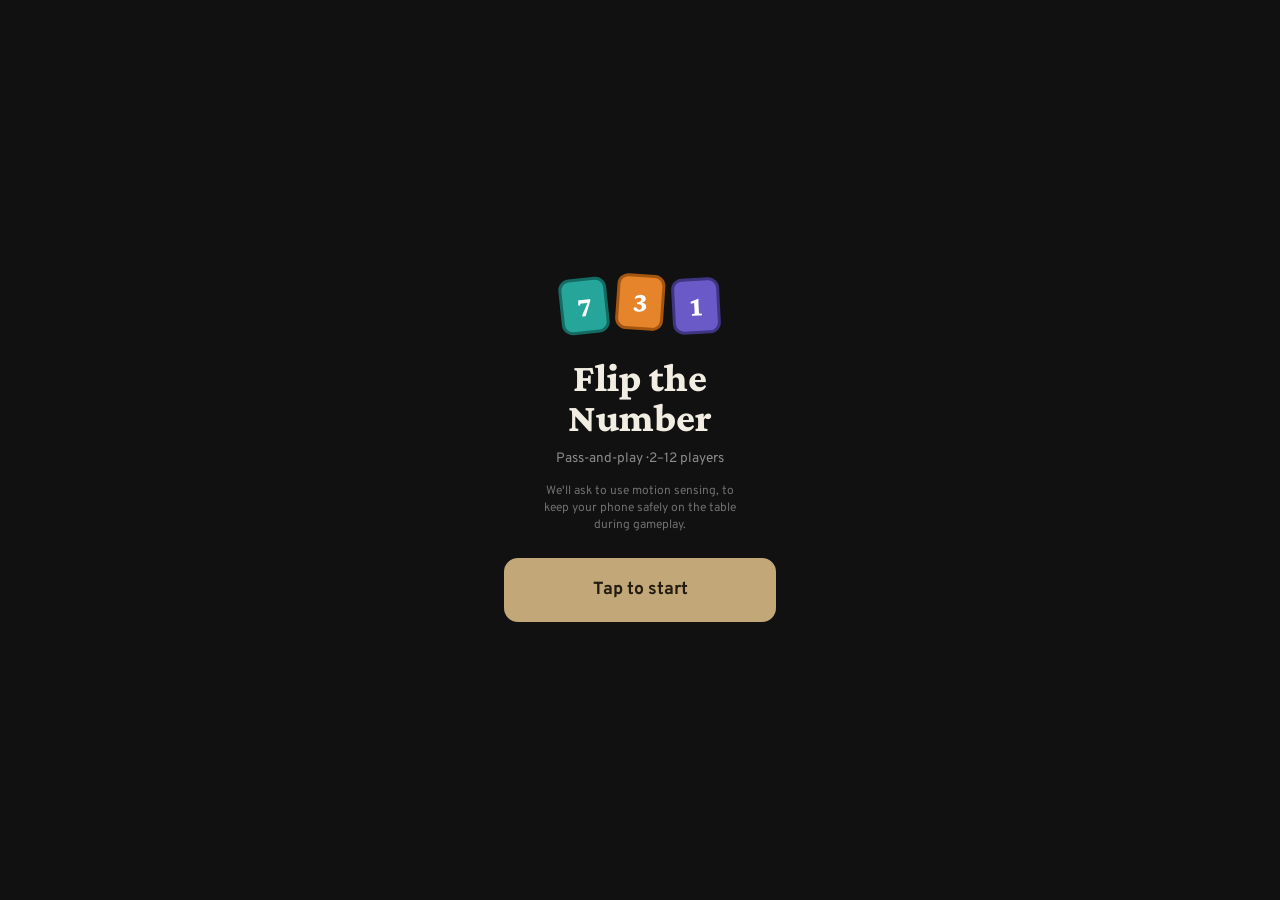
==== commit 964b059c: "GH #9: unified section dividers across Players/Rules/App tabs New shared .section-divider component " ====
--- a/app/index.html
+++ b/app/index.html
@@ -106,10 +106,13 @@
 
     <!-- 3a Players -->
     <div id="setup-tab-players" class="setup-tab" hidden>
-      <div class="setup-section-label" id="roster-count-label" data-i18n="settings.players.roster">Roster</div>
+      <!-- GH #9: every menu section now gets a label-plus-line divider
+           (.section-divider), not just a plain heading - see style.css's
+           own comment on the unified component for the spacing rule. -->
+      <div class="section-divider"><span class="section-divider-label" id="roster-count-label" data-i18n="settings.players.roster">Roster</span></div>
       <ul id="roster-list"></ul>
 
-      <div class="setup-section-label" data-i18n="settings.players.addplayer">Add player</div>
+      <div class="section-divider"><span class="section-divider-label" data-i18n="settings.players.addplayer">Add player</span></div>
       <form id="add-player-form" class="add-player-row">
         <input id="player-name-input" type="text" placeholder="Name…" maxlength="20" autocomplete="off" data-i18n-placeholder="settings.players.nameplaceholder">
         <button type="submit" class="add-player-btn">
@@ -117,23 +120,31 @@
           <span data-i18n="settings.players.add">Add</span>
         </button>
       </form>
-      <div class="setup-section-label swatch-label" data-i18n="settings.players.colourlabel">Colour · taken hues are dimmed</div>
+      <div class="section-divider"><span class="section-divider-label" data-i18n="settings.players.colourlabel">Colour · taken hues are dimmed</span></div>
       <div id="color-swatches"></div>
       <div class="setting-note blocked-note" id="roster-note" hidden data-i18n="settings.players.note">Applies next game - end this game to add or remove players</div>
     </div>
 
     <!-- 2a Rules -->
     <div id="setup-tab-rules" class="setup-tab" hidden>
-      <div class="setting-row">
-        <span><span data-i18n="settings.rules.racksize">Rack size</span> <span class="chip" data-i18n="settings.chip.nextgame">next game</span></span>
+      <!-- Follow-up (GH #9): the inline "next game"/"next lap" chips (D-30's
+           tiering) are now .section-divider headings - same two keys, just
+           moved from a badge next to the row's own label to a label-plus-
+           line divider above it. One row per section for now; if Rules
+           ever gains a second next-game or next-lap control, it joins the
+           same section under one label. -->
+      <div class="section-divider"><span class="section-divider-label" data-i18n="settings.chip.nextgame">next game</span></div>
+      <div class="setting-row">
+        <span data-i18n="settings.rules.racksize">Rack size</span>
         <div class="toggle-group" id="rack-size-toggle">
           <button type="button" class="toggle-btn" data-rack-size="9">9</button>
           <button type="button" class="toggle-btn" data-rack-size="12">12</button>
         </div>
       </div>
 
-      <div class="setting-row">
-        <span><span data-i18n="settings.rules.placement">Placement</span> <span class="chip" data-i18n="settings.chip.nextlap">next lap</span></span>
+      <div class="section-divider"><span class="section-divider-label" data-i18n="settings.chip.nextlap">next lap</span></div>
+      <div class="setting-row">
+        <span data-i18n="settings.rules.placement">Placement</span>
         <div class="select-wrap">
           <select id="placement-mode" class="setting-select">
             <option value="winner-only" data-i18n="settings.rules.placement.winneronly">Winner only</option>
@@ -148,6 +159,12 @@
 
     <!-- 3b App -->
     <div id="setup-tab-app" class="setup-tab" hidden>
+      <!-- GH #9: three .section-divider groups - Navigation (Motion + Tap
+           to proceed), Language, Design (Theme + Tile skin). Each divider
+           is a label followed by a line filling the rest of that row's
+           width (style.css's .section-divider), not just a plain heading -
+           see that rule's own comment for the spacing convention. -->
+      <div class="section-divider"><span class="section-divider-label" data-i18n="settings.app.navigation">Navigation</span></div>
       <div class="setting-row">
         <span data-i18n="settings.app.motion">Motion</span>
         <label class="switch"><input type="checkbox" id="motion-toggle"><span class="switch-track"></span></label>
@@ -157,8 +174,6 @@
         <label class="switch"><input type="checkbox" id="tap-toggle"><span class="switch-track"></span></label>
       </div>
       <div class="menu-banner" data-i18n="settings.app.motiontapnotice">Turning both off isn't allowed.</div>
-
-      <hr class="setting-section-divider">
 
       <!-- M24 follow-up: Language moved from a list-of-cards picker (5
            options didn't fit comfortably as cards) to a single-row dropdown,
@@ -174,17 +189,19 @@
            reliably restyled without appearance:none, which also strips the
            native arrow; the chevron here is the same inline-SVG,
            stroke="currentColor" idiom every other icon in this file uses,
-           not a new pattern. -->
-      <div class="setting-row">
-        <span data-i18n="settings.app.language">Language</span>
+           not a new pattern. GH #9: the row's own "Language" label is gone
+           - the section-divider heading above says the same thing, so the
+           dropdown is now this section's only row content (same pattern as
+           Players' Roster/Add player/Colour sections). -->
+      <div class="section-divider"><span class="section-divider-label" data-i18n="settings.app.language">Language</span></div>
+      <div class="setting-row">
         <div class="select-wrap">
           <select id="language-picker" class="setting-select"></select>
           <svg class="select-chevron" viewBox="0 0 24 24" fill="none" stroke="currentColor" stroke-width="2" stroke-linecap="round" stroke-linejoin="round" aria-hidden="true"><polyline points="6 9 12 15 18 9"></polyline></svg>
         </div>
       </div>
 
-      <hr class="setting-section-divider">
-
+      <div class="section-divider"><span class="section-divider-label" data-i18n="settings.app.design">Design</span></div>
       <div class="setting-row">
         <span data-i18n="settings.app.theme">Theme</span>
         <div class="toggle-group" id="theme-toggle-group">
--- a/app/style.css
+++ b/app/style.css
@@ -335,13 +335,36 @@
 }
 #roster-list .remove-player:disabled { color: var(--text-dim); }
 
-.setup-section-label {
+/* GH #9: every menu section gets one of these - a label followed by a
+   horizontal line filling the rest of that row's width, replacing both
+   the old plain .setup-section-label heading (Players/Rules tabs) and the
+   label-less hr.setting-section-divider (App tab) with a single shared
+   component. Spacing is asymmetric per the issue: the gap above a divider
+   (separating it from the PREVIOUS section's content) is 2x the gap below
+   it (down to its OWN content, unchanged from the hr's prior 1.75rem) -
+   a section heading sits close to what it introduces, with more air from
+   what came before. The first divider in a tab has no previous section to
+   separate from, so it keeps the 1x gap instead of 2x. */
+.section-divider {
+  display: flex;
+  align-items: center;
+  gap: 0.6em;
+  margin: 3.5rem 0 1.75rem;
+}
+.section-divider:first-child { margin-top: 1.75rem; }
+.section-divider-label {
   font-size: 0.7rem;
   font-weight: 700;
   letter-spacing: 0.05em;
   text-transform: uppercase;
   color: var(--text-dim);
-  margin: 1rem 0 0.5rem;
+  white-space: nowrap;
+}
+.section-divider::after {
+  content: "";
+  flex: 1;
+  height: 1px;
+  background: var(--border);
 }
 .add-player-row {
   display: flex;
@@ -379,7 +402,6 @@
   stroke-linecap: round;
   fill: none;
 }
-.swatch-label { margin-top: 0.75rem; }
 #color-swatches {
   display: flex;
   flex-wrap: wrap;
@@ -442,6 +464,13 @@
   margin-left: 0.75rem;
   color: var(--text-soft);
 }
+/* GH #9: Language's row dropped its own inline label (the section-divider
+   heading above it already says "Language") - .select-wrap is then the
+   row's only child, so the margin meant to space it from that label would
+   just be a stray left inset instead. Placement still has its own label
+   (a different section-divider sits above it - "next lap" isn't the same
+   text as "Placement"), so .select-wrap keeps the margin there. */
+.setting-row > .select-wrap:only-child { margin-left: 0; }
 .setting-select {
   width: 100%;
   padding: 0.4em 2.2em 0.4em 0.9em;
@@ -1578,14 +1607,6 @@
   margin-bottom: 1rem;
 }
 
-/* Plain horizontal rule splitting the App tab into Motion/Language/Design
-   groups - a solid line (unlike .menu-banner's dashed box) since this is
-   pure visual separation, not a notice. */
-.setting-section-divider {
-  border: none;
-  border-top: 1px solid var(--border);
-  margin: 1rem 0;
-}
 /* The mid-game banner in particular is a live status, not ambient copy -
    the amber tone (same informational role as .chip) makes it read as
    "this is telling you something right now" without borrowing sand
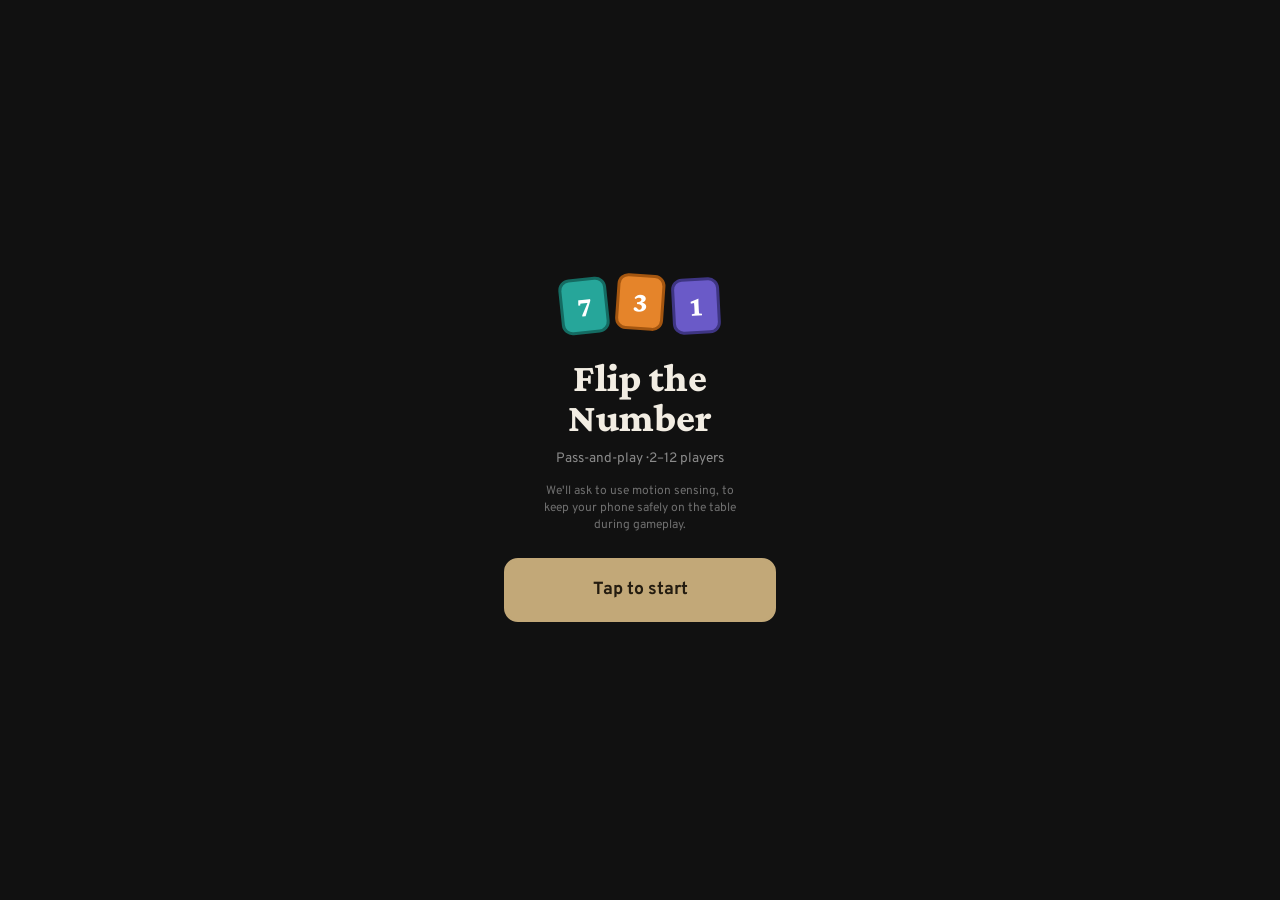
==== commit b3e43c41: "M25: endgame escalation (anti-drag, two-step) Silent, automatic two-step mechanic for matches where " ====
--- a/app/index.html
+++ b/app/index.html
@@ -371,6 +371,14 @@
         <svg viewBox="0 0 24 24" fill="none" stroke="currentColor" stroke-width="2" stroke-linecap="round" stroke-linejoin="round"><circle cx="12" cy="12" r="3"></circle><path d="M19.4 15a1.65 1.65 0 0 0 .33 1.82l.06.06a2 2 0 1 1-2.83 2.83l-.06-.06a1.65 1.65 0 0 0-1.82-.33 1.65 1.65 0 0 0-1 1.51V21a2 2 0 0 1-4 0v-.09A1.65 1.65 0 0 0 9 19.4a1.65 1.65 0 0 0-1.82.33l-.06.06a2 2 0 1 1-2.83-2.83l.06-.06a1.65 1.65 0 0 0 .33-1.82 1.65 1.65 0 0 0-1.51-1H3a2 2 0 0 1 0-4h.09A1.65 1.65 0 0 0 4.6 9a1.65 1.65 0 0 0-.33-1.82l-.06-.06a2 2 0 1 1 2.83-2.83l.06.06a1.65 1.65 0 0 0 1.82.33H9a1.65 1.65 0 0 0 1-1.51V3a2 2 0 0 1 4 0v.09a1.65 1.65 0 0 0 1 1.51 1.65 1.65 0 0 0 1.82-.33l.06-.06a2 2 0 1 1 2.83 2.83l-.06.06a1.65 1.65 0 0 0-.33 1.82V9a1.65 1.65 0 0 0 1.51 1H21a2 2 0 0 1 0 4h-.09a1.65 1.65 0 0 0-1.51 1z"></path></svg>
       </button>
     </div>
+    <!-- M25/D-73: endgame escalation announcements ("boosts can now finish
+         the match" / "the match is now on the clock") - set/shown by
+         showTurnCardFor in app.js, read once from game.endPhase.announce
+         then cleared, so it appears for exactly one turn card. Same amber
+         live-status tone as #setup-midgame-banner, not .menu-banner's
+         plain dashed box, since this is telling the player something right
+         now, not ambient copy. -->
+    <div id="turncard-endphase-banner" class="menu-banner" hidden></div>
     <div class="turncard-center">
       <button type="button" id="turncard-avatar-btn" class="turncard-avatar-btn" title="Tap to change · hold to choose" data-i18n-title="avatar.hint">
         <img id="turncard-avatar-img" alt="">
--- a/app/style.css
+++ b/app/style.css
@@ -1611,10 +1611,20 @@
    the amber tone (same informational role as .chip) makes it read as
    "this is telling you something right now" without borrowing sand
    (system-chrome/active-control) or red (destructive-only). */
-#setup-midgame-banner {
+#setup-midgame-banner,
+#turncard-endphase-banner {
   color: var(--accent-amber-text);
   background: var(--accent-amber-bg);
   border: 1px dashed var(--accent-amber-border);
+}
+/* The turn card is otherwise fixed white/translucent on the player's own
+   colour background (see #screen-turncard's override block) - this banner
+   is a system notice, not identity chrome, so it keeps its own amber
+   tone rather than inheriting that override. Margin matches .menu-banner's
+   sibling spacing (margin-bottom) but also needs a top margin here, since
+   it follows the chrome row directly rather than another bordered box. */
+#turncard-endphase-banner {
+  margin: 0.75rem 1.25rem 0;
 }
 /* M15: dev tooling isn't destructive, so it no longer borrows
    --accent-danger (red is reserved for destructive actions) - same amber
